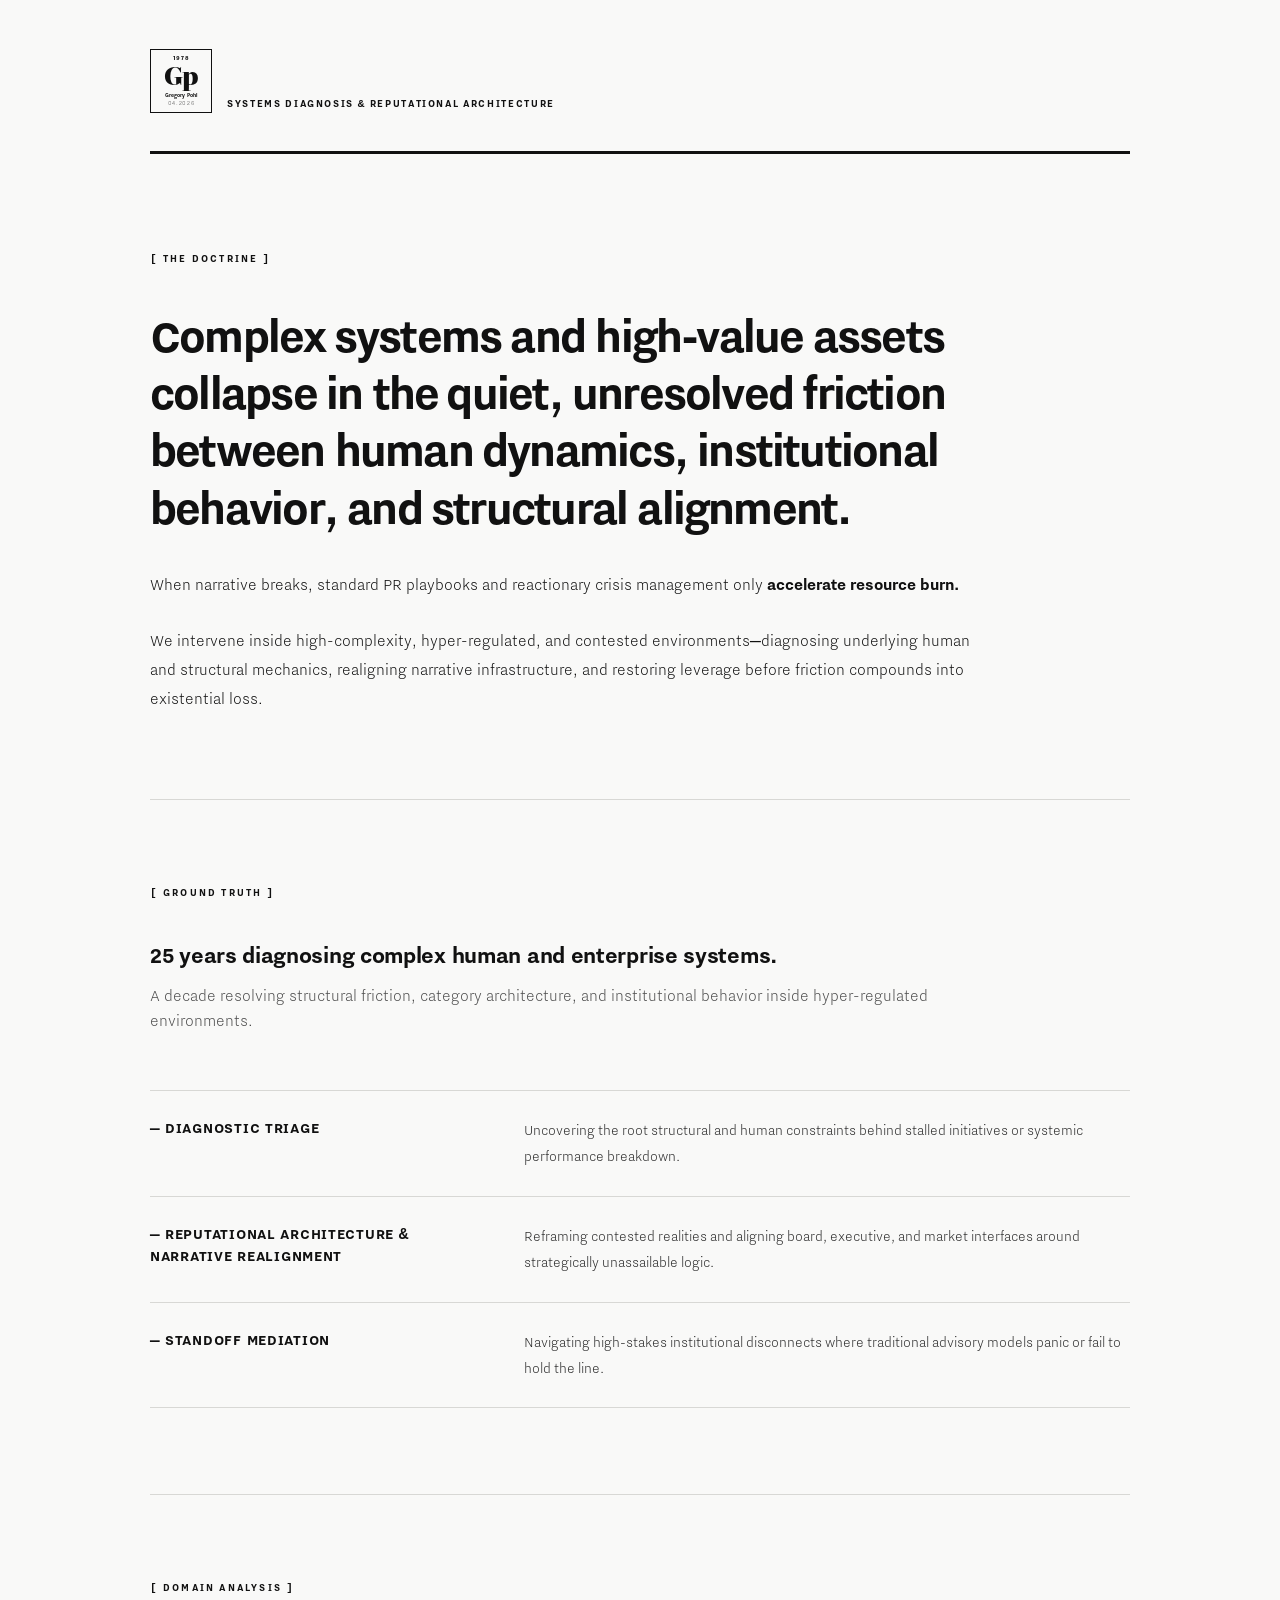
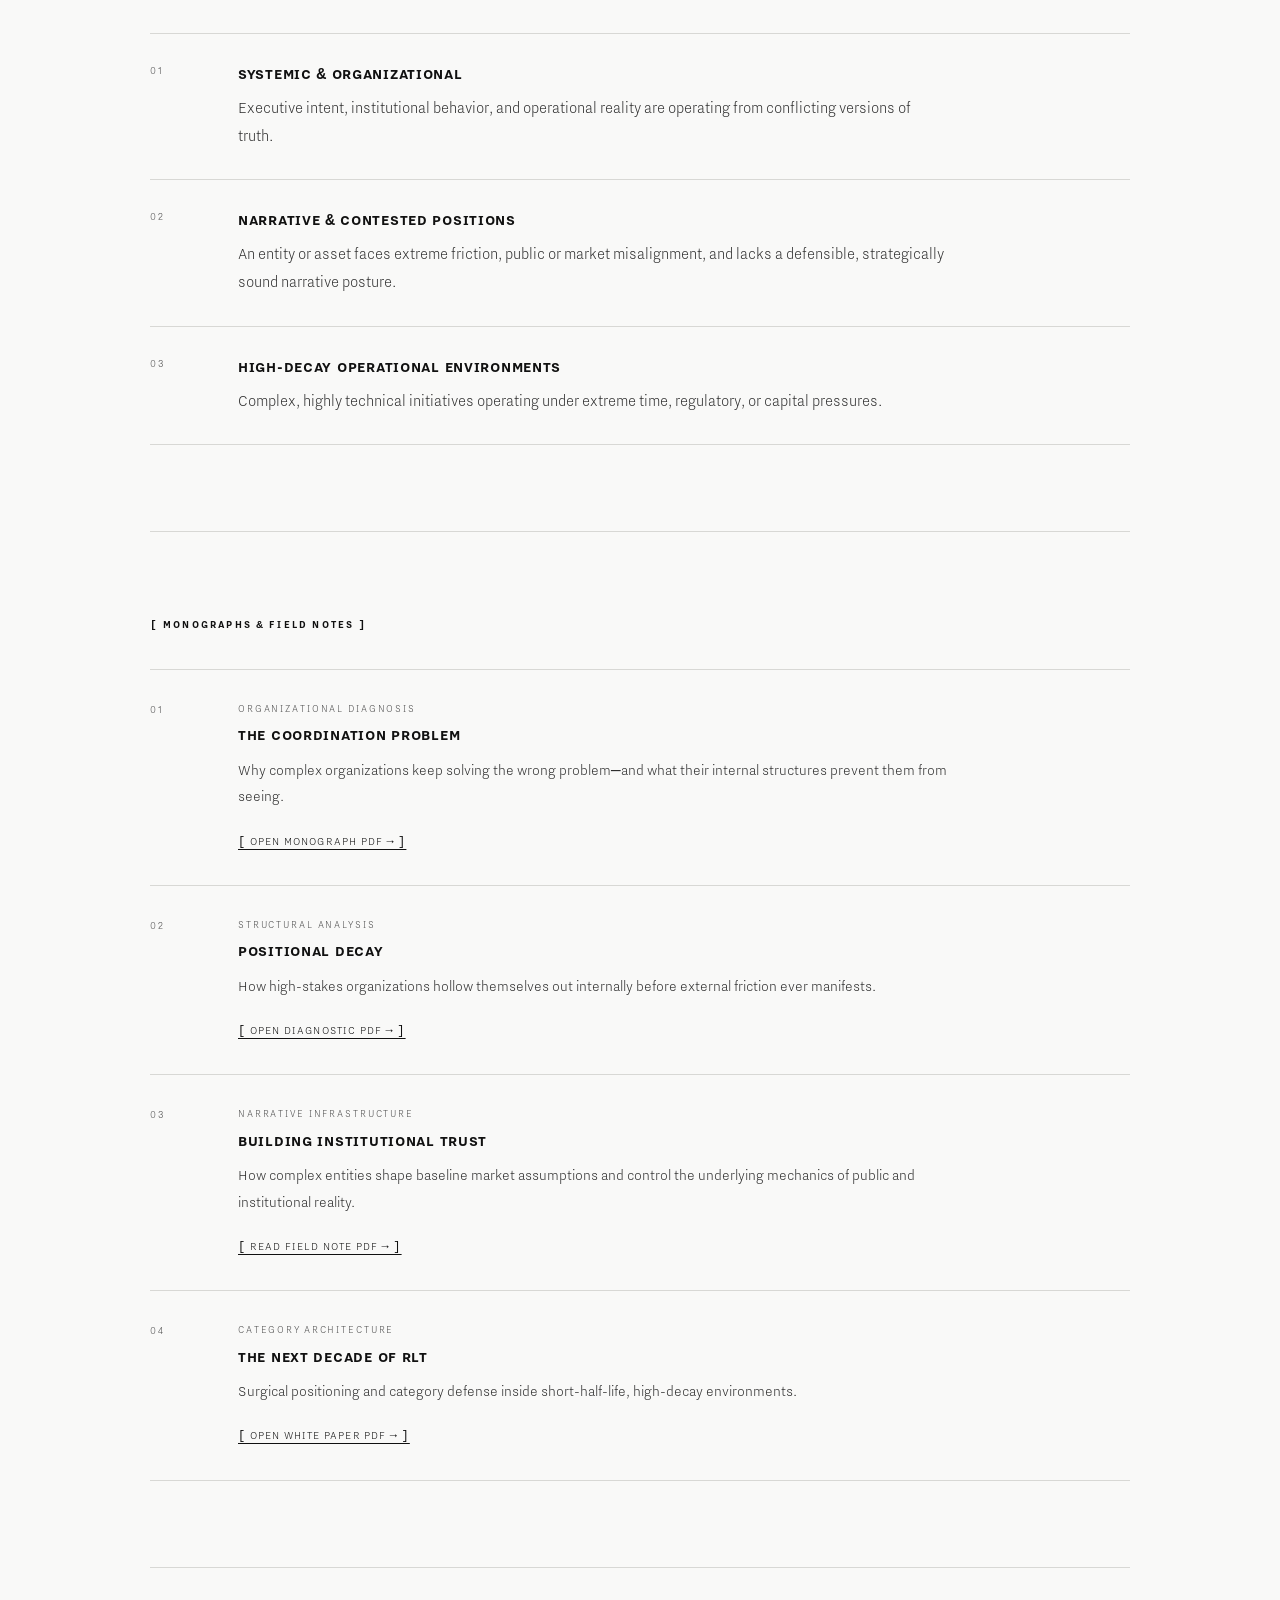
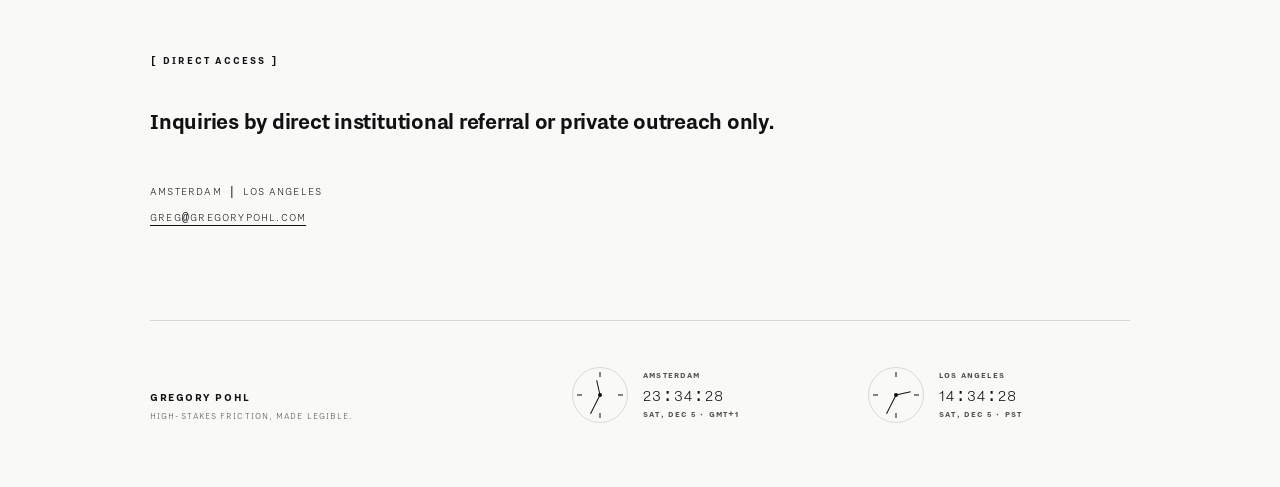
==== index.html @ ba647c6e "Update index.html" ====
<!doctype html>
<html lang="en">
<head>
  <meta charset="utf-8">
  <meta name="viewport" content="width=device-width, initial-scale=1">
  <meta name="description" content="Gregory Pohl — Systems Diagnosis & Reputational Architecture">
  <title>Gregory Pohl — Systems Diagnosis & Reputational Architecture</title>
  <link rel="stylesheet" href="style.css">
  <script src="script.js" defer></script>
</head>
<body>
  <a class="skip-link" href="#main">Skip to content</a>

  <header class="site-header shell">
    <a class="identity" href="#top" aria-label="Gregory Pohl, home">
      <span class="element-mark" aria-hidden="true">
        <span class="element-year">1978</span>
        <strong class="element-symbol">Gp</strong>
        <span class="element-name">Gregory Pohl</span>
        <span class="element-date">04.2026</span>
      </span>
      <span class="identity-discipline">Systems Diagnosis &amp; Reputational Architecture</span>
    </a>
  </header>

  <main id="main">
    <section class="hero shell ruled" id="top" aria-labelledby="doctrine-title">
      <p class="section-label" id="doctrine-title">[ The Doctrine ]</p>
      <div class="doctrine-copy">
        <p class="doctrine-lead">Complex systems and high-value assets collapse in the quiet, unresolved friction between human dynamics, institutional behavior, and structural alignment.</p>
        <p>When narrative breaks, standard PR playbooks and reactionary crisis management only <strong>accelerate resource burn.</strong></p>
        <p>We intervene inside high-complexity, hyper-regulated, and contested environments—diagnosing underlying human and structural mechanics, realigning narrative infrastructure, and restoring leverage before friction compounds into existential loss.</p>
      </div>
    </section>

    <section class="ground-truth shell ruled" aria-labelledby="ground-title">
      <p class="section-label" id="ground-title">[ Ground Truth ]</p>
      <div class="proof-statement">
        <p>25 years diagnosing complex human and enterprise systems.</p>
        <p>A decade resolving structural friction, category architecture, and institutional behavior inside hyper-regulated environments.</p>
      </div>

      <div class="capability-list">
        <article>
          <h2>— Diagnostic Triage</h2>
          <p>Uncovering the root structural and human constraints behind stalled initiatives or systemic performance breakdown.</p>
        </article>
        <article>
          <h2>— Reputational Architecture &amp; Narrative Realignment</h2>
          <p>Reframing contested realities and aligning board, executive, and market interfaces around strategically unassailable logic.</p>
        </article>
        <article>
          <h2>— Standoff Mediation</h2>
          <p>Navigating high-stakes institutional disconnects where traditional advisory models panic or fail to hold the line.</p>
        </article>
      </div>
    </section>

    <section class="domain shell ruled" aria-labelledby="domain-title">
      <p class="section-label" id="domain-title">[ Domain Analysis ]</p>
      <div class="domain-list">
        <article>
          <span class="index">01</span>
          <div>
            <h2>Systemic &amp; Organizational</h2>
            <p>Executive intent, institutional behavior, and operational reality are operating from conflicting versions of truth.</p>
          </div>
        </article>
        <article>
          <span class="index">02</span>
          <div>
            <h2>Narrative &amp; Contested Positions</h2>
            <p>An entity or asset faces extreme friction, public or market misalignment, and lacks a defensible, strategically sound narrative posture.</p>
          </div>
        </article>
        <article>
          <span class="index">03</span>
          <div>
            <h2>High-Decay Operational Environments</h2>
            <p>Complex, highly technical initiatives operating under extreme time, regulatory, or capital pressures.</p>
          </div>
        </article>
      </div>
    </section>

    <section class="publications shell ruled" aria-labelledby="publications-title">
      <p class="section-label" id="publications-title">[ Monographs &amp; Field Notes ]</p>
      <div class="publication-list">
        <article class="publication">
          <span class="index">01</span>
          <div class="publication-copy">
            <p class="publication-type">Organizational Diagnosis</p>
            <h2>The Coordination Problem</h2>
            <p>Why complex organizations keep solving the wrong problem—and what their internal structures prevent them from seeing.</p>
            <a href="assets/perspectives/the-coordination-problem.pdf" target="_blank" rel="noopener">[ Open Monograph PDF → ]</a>
          </div>
        </article>

        <article class="publication">
          <span class="index">02</span>
          <div class="publication-copy">
            <p class="publication-type">Structural Analysis</p>
            <h2>Positional Decay</h2>
            <p>How high-stakes organizations hollow themselves out internally before external friction ever manifests.</p>
            <a href="assets/perspectives/positional-decay.pdf" target="_blank" rel="noopener">[ Open Diagnostic PDF → ]</a>
          </div>
        </article>

        <article class="publication">
          <span class="index">03</span>
          <div class="publication-copy">
            <p class="publication-type">Narrative Infrastructure</p>
            <h2>Building Institutional Trust</h2>
            <p>How complex entities shape baseline market assumptions and control the underlying mechanics of public and institutional reality.</p>
            <a href="assets/perspectives/narrative-infrastructure.pdf" target="_blank" rel="noopener">[ Read Field Note PDF → ]</a>
          </div>
        </article>

        <article class="publication">
          <span class="index">04</span>
          <div class="publication-copy">
            <p class="publication-type">Category Architecture</p>
            <h2>The Next Decade of RLT</h2>
            <p>Surgical positioning and category defense inside short-half-life, high-decay environments.</p>
            <a href="assets/perspectives/second-wave-should-go-narrow.pdf" target="_blank" rel="noopener">[ Open White Paper PDF → ]</a>
          </div>
        </article>
      </div>
    </section>

    <section class="access shell ruled" aria-labelledby="access-title">
      <p class="section-label" id="access-title">[ Direct Access ]</p>
      <p class="access-condition">Inquiries by direct institutional referral or private outreach only.</p>
      <div class="access-details">
        <p>Amsterdam&nbsp;&nbsp;|&nbsp;&nbsp;Los Angeles</p>
        <a href="mailto:greg@gregorypohl.com">greg@gregorypohl.com</a>
      </div>
    </section>
  </main>

  <footer class="site-footer shell ruled">
    <div class="footer-identity">
      <strong>Gregory Pohl</strong>
      <span>High-Stakes Friction, Made Legible.</span>
    </div>
    <div class="clocks" aria-label="Local times in Amsterdam and Los Angeles">
      <div class="clock-block">
        <div class="analog-clock" data-zone="Europe/Amsterdam" aria-hidden="true">
          <span class="clock-tick tick-12"></span><span class="clock-tick tick-3"></span><span class="clock-tick tick-6"></span><span class="clock-tick tick-9"></span>
          <span class="clock-hand hour"></span><span class="clock-hand minute"></span><span class="clock-pin"></span>
        </div>
        <div class="clock-read">
          <p>Amsterdam</p>
          <time id="amsClock">--:--:--</time>
          <span><span id="amsDate">—</span> · <span id="amsZone">—</span></span>
        </div>
      </div>
      <div class="clock-block">
        <div class="analog-clock" data-zone="America/Los_Angeles" aria-hidden="true">
          <span class="clock-tick tick-12"></span><span class="clock-tick tick-3"></span><span class="clock-tick tick-6"></span><span class="clock-tick tick-9"></span>
          <span class="clock-hand hour"></span><span class="clock-hand minute"></span><span class="clock-pin"></span>
        </div>
        <div class="clock-read">
          <p>Los Angeles</p>
          <time id="laClock">--:--:--</time>
          <span><span id="laDate">—</span> · <span id="laZone">—</span></span>
        </div>
      </div>
    </div>
  </footer>
</body>
</html>
---- style.css ----
@font-face{font-family:Nitti;src:url('assets/fonts/NittiGrotesk-Light.otf') format('opentype');font-weight:300;font-display:swap}
@font-face{font-family:Nitti;src:url('assets/fonts/NittiGrotesk-Bold.otf') format('opentype');font-weight:700;font-display:swap}
@font-face{font-family:Quinn;src:url('assets/fonts/QuinnDisplay-Black.otf') format('opentype');font-weight:900;font-display:swap}

:root{--canvas:#f9f9f8;--ink:#111;--muted:#4d4d4d;--rule:#d8d8d5;--shell:980px}
*{box-sizing:border-box}
html{background:var(--canvas);scroll-behavior:smooth}
body{margin:0;background:var(--canvas);color:var(--ink);font:300 16px/1.65 Nitti,"Courier New",monospace;-webkit-font-smoothing:antialiased}
a{color:inherit}
.shell{width:min(calc(100% - 48px),var(--shell));margin-inline:auto}
.skip-link{position:absolute;top:-60px;left:18px;padding:9px 12px;background:var(--ink);color:var(--canvas);z-index:10}
.skip-link:focus{top:18px}
.site-header{padding-block:42px 38px}
.identity{display:inline-flex;align-items:flex-end;gap:15px;color:inherit;text-decoration:none;text-transform:uppercase}
.element-mark{display:grid;width:62px;height:64px;flex:0 0 62px;grid-template-rows:8px 28px 9px 8px;align-content:center;place-items:center;border:1px solid var(--ink);line-height:1;text-transform:none}
.element-year{font-size:7px;font-weight:700;letter-spacing:.08em}
.element-symbol{font:900 27px/.92 Quinn,Georgia,serif;letter-spacing:-.035em}
.element-name{font-size:6px;font-weight:700;letter-spacing:.025em;white-space:nowrap}
.element-date{color:var(--muted);font-size:6.5px;font-weight:300;letter-spacing:.1em}
.identity-discipline{max-width:390px;margin-bottom:0;color:var(--ink);font-size:11px;font-weight:700;line-height:1.35;letter-spacing:.15em;transform:translateY(-1px)}
.ruled{border-top:1px solid var(--rule);padding-block:86px}
.hero{position:relative;border-top:3px solid var(--ink);padding-top:98px}
.section-label{margin:0;color:var(--ink);font-size:11px;font-weight:700;line-height:1.2;letter-spacing:.2em;text-transform:uppercase}
.doctrine-copy{max-width:870px;margin-top:42px}
.doctrine-copy p{max-width:820px;margin:0 0 27px;font-size:18px;line-height:1.62}
.doctrine-copy .doctrine-lead{max-width:900px;margin-bottom:34px;font-size:clamp(34px,4.5vw,51px);font-weight:700;line-height:1.12;letter-spacing:-.035em}
.doctrine-copy .doctrine-thesis{max-width:850px;margin-bottom:35px;font-size:27px;line-height:1.42;letter-spacing:-.016em}
.doctrine-copy strong{font-weight:700}
.doctrine-copy p:last-child{margin-bottom:0}
.proof-statement{max-width:830px;margin-top:39px}
.proof-statement p{margin:0 0 9px;font-size:25px;font-weight:700;line-height:1.42;letter-spacing:-.012em}
.proof-statement p:last-child{color:var(--muted);font-size:18px;font-weight:300;letter-spacing:0}
.capability-list{margin-top:56px}
.capability-list article{display:grid;grid-template-columns:330px 1fr;gap:44px;padding:26px 0;border-top:1px solid var(--rule)}
.capability-list article:last-child{border-bottom:1px solid var(--rule)}
.capability-list h2,.domain-list h2,.publication h2{margin:0;font-size:16px;font-weight:700;line-height:1.4;letter-spacing:.045em;text-transform:uppercase}
.capability-list p,.domain-list p{margin:0;color:#292929}
.domain-list{margin-top:38px;border-bottom:1px solid var(--rule)}
.domain-list article{display:grid;grid-template-columns:64px 1fr;gap:24px;padding:29px 0;border-top:1px solid var(--rule)}
.index{color:var(--muted);font-size:11px;line-height:1.45;letter-spacing:.14em}
.domain-list p{max-width:710px;margin-top:9px;font-size:17px}
.publication-list{margin-top:38px;border-bottom:1px solid var(--rule)}
.publication{display:grid;grid-template-columns:64px 1fr;gap:24px;padding:32px 0;border-top:1px solid var(--rule)}
.publication-type{margin:0 0 8px;color:var(--muted);font-size:11px;font-weight:300;line-height:1.3;letter-spacing:.17em;text-transform:uppercase}
.publication-copy>p:not(.publication-type){max-width:710px;margin:10px 0 17px;color:#292929;font-size:16px}
.publication a{display:inline-block;padding:2px 0;font-size:12px;font-weight:300;line-height:1.4;letter-spacing:.1em;text-underline-offset:4px;text-transform:uppercase}
.publication a:hover,.publication a:focus-visible,.access-details a:hover,.access-details a:focus-visible{background:var(--ink);color:var(--canvas);outline:none;text-decoration:none}
.access-condition{max-width:760px;margin:38px 0 43px;font-size:24px;font-weight:700;line-height:1.4;letter-spacing:-.01em}
.access-details p,.access-details a{display:block;margin:0 0 8px;font-size:12px;line-height:1.5;letter-spacing:.1em;text-transform:uppercase}
.access-details a{width:max-content;text-underline-offset:4px}
.site-footer{display:grid;grid-template-columns:.8fr 1.2fr;gap:50px;align-items:end;padding-block:46px 64px}
.footer-identity{display:flex;flex-direction:column;text-transform:uppercase}
.footer-identity strong{font-size:12px;line-height:1.4;letter-spacing:.13em}
.footer-identity span{margin-top:3px;color:var(--muted);font-size:10px;line-height:1.4;letter-spacing:.11em}
.clocks{display:grid;grid-template-columns:1fr 1fr;gap:34px}
.clock-block{display:grid;grid-template-columns:58px 1fr;gap:13px;align-items:center}
.clock-read p,.clock-read>span{display:block;margin:0;color:var(--muted);font-size:9px;font-weight:700;line-height:1.35;letter-spacing:.13em;text-transform:uppercase}
.clock-read time{display:block;margin:3px 0 2px;font-size:18px;line-height:1.25;letter-spacing:.06em;font-variant-numeric:tabular-nums}
.analog-clock{position:relative;width:56px;height:56px;border:1px solid var(--rule);border-radius:50%}
.clock-tick{position:absolute;background:var(--ink)}
.tick-12,.tick-6{left:50%;width:1px;height:5px;transform:translateX(-50%)}
.tick-12{top:4px}.tick-6{bottom:4px}
.tick-3,.tick-9{top:50%;width:5px;height:1px;transform:translateY(-50%)}
.tick-3{right:4px}.tick-9{left:4px}
.clock-hand{position:absolute;left:50%;bottom:50%;width:1px;background:var(--ink);transform-origin:50% 100%}
.clock-hand.hour{height:15px}.clock-hand.minute{height:21px}
.clock-pin{position:absolute;left:50%;top:50%;width:4px;height:4px;border-radius:50%;background:var(--ink);transform:translate(-50%,-50%)}

@media(max-width:700px){
  body{font-size:15px}
  .shell{width:calc(100% - 48px)}
  .site-header{padding-block:30px 27px}
  .identity{gap:12px}
  .element-mark{width:58px;height:62px;flex-basis:58px;grid-template-rows:8px 27px 9px 8px}
  .identity-discipline{max-width:205px;font-size:9px;letter-spacing:.13em}
  .ruled{padding-block:64px}
  .hero{padding-top:72px}
  .doctrine-copy{margin-top:36px}
  .doctrine-copy p{font-size:16px;line-height:1.6}
  .doctrine-copy .doctrine-lead{font-size:38px}
  .doctrine-copy .doctrine-thesis{font-size:22px}
  .proof-statement p{font-size:21px}
  .proof-statement p:last-child{font-size:16px}
  .capability-list{margin-top:52px}
  .capability-list article{grid-template-columns:1fr;gap:12px;padding:27px 0}
  .domain-list article,.publication{grid-template-columns:38px 1fr;gap:14px;padding:29px 0}
  .access-condition{font-size:16px}
  .site-footer{grid-template-columns:1fr;gap:34px}
  .clocks{gap:22px}
  .clock-block{grid-template-columns:46px 1fr;gap:10px}
  .analog-clock{width:44px;height:44px}
  .clock-hand.hour{height:12px}.clock-hand.minute{height:17px}
  .clock-read time{font-size:15px}
}

@media(prefers-reduced-motion:reduce){html{scroll-behavior:auto}}
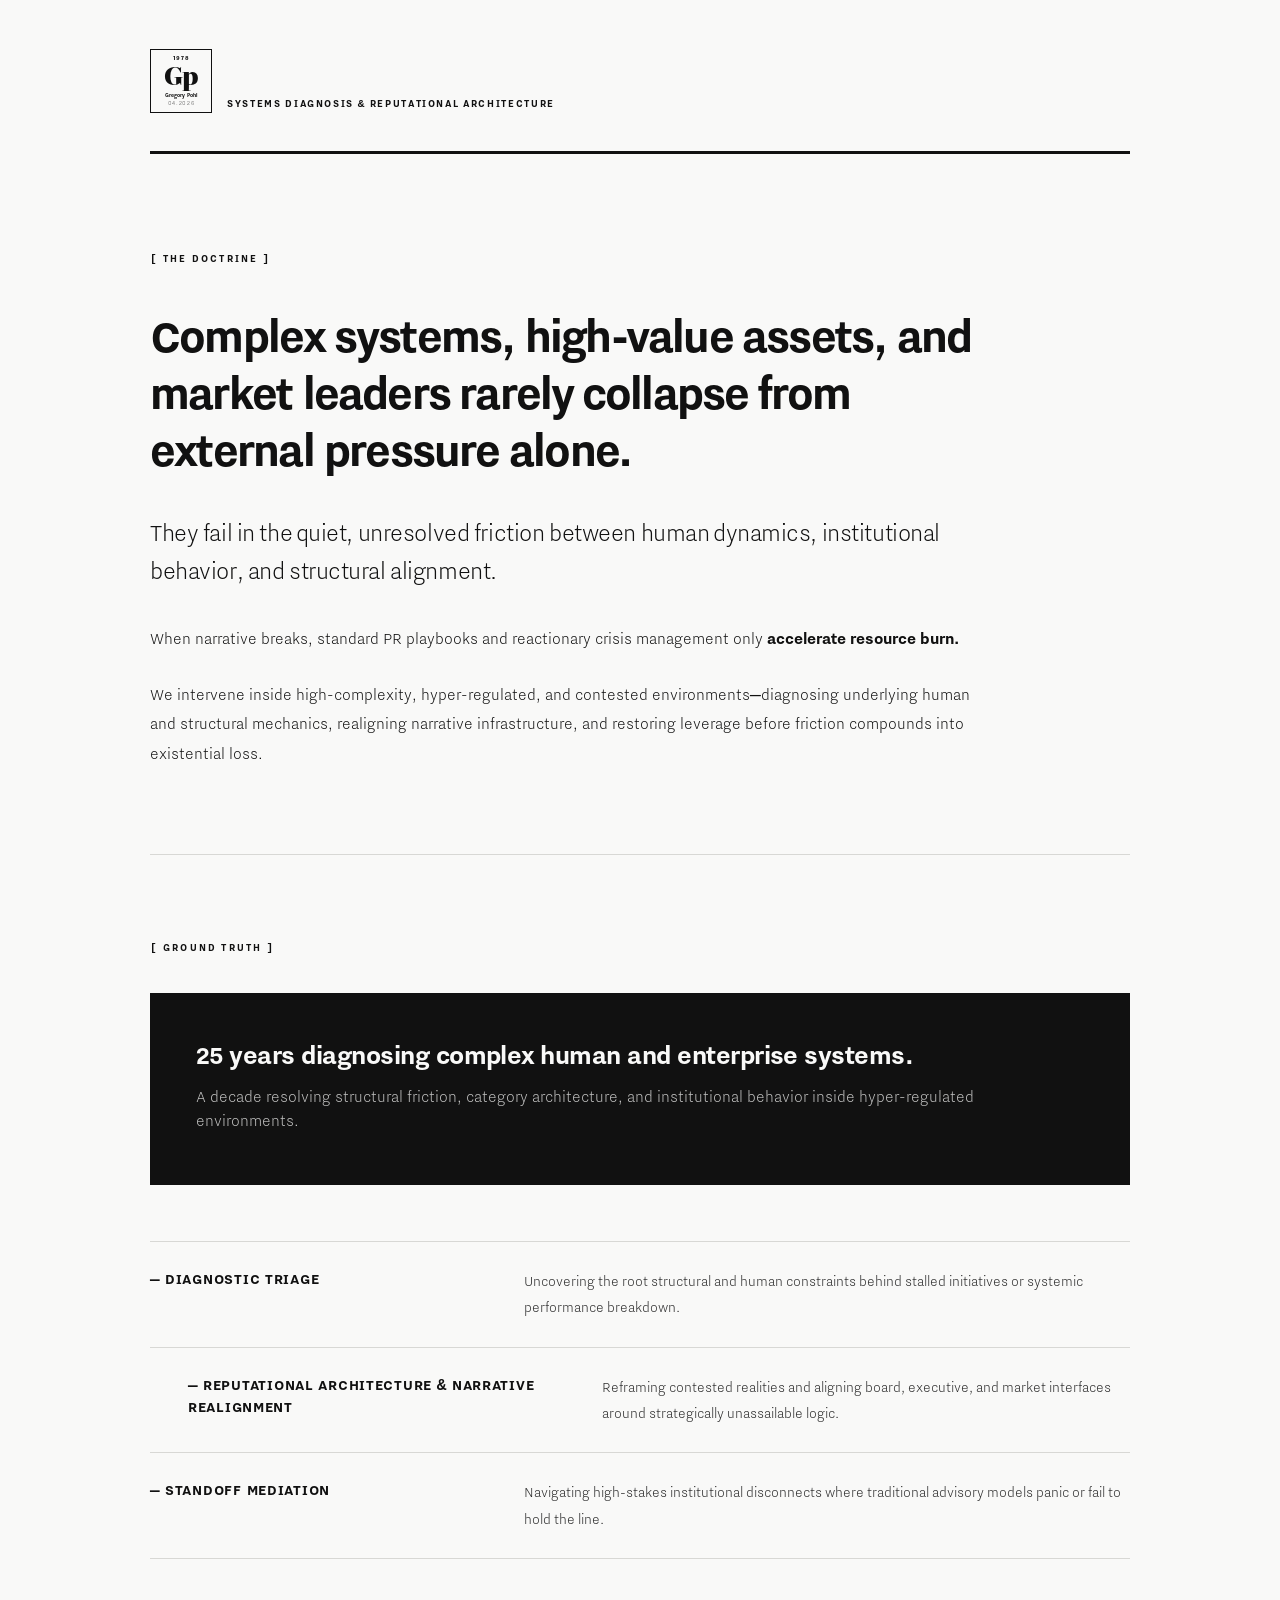
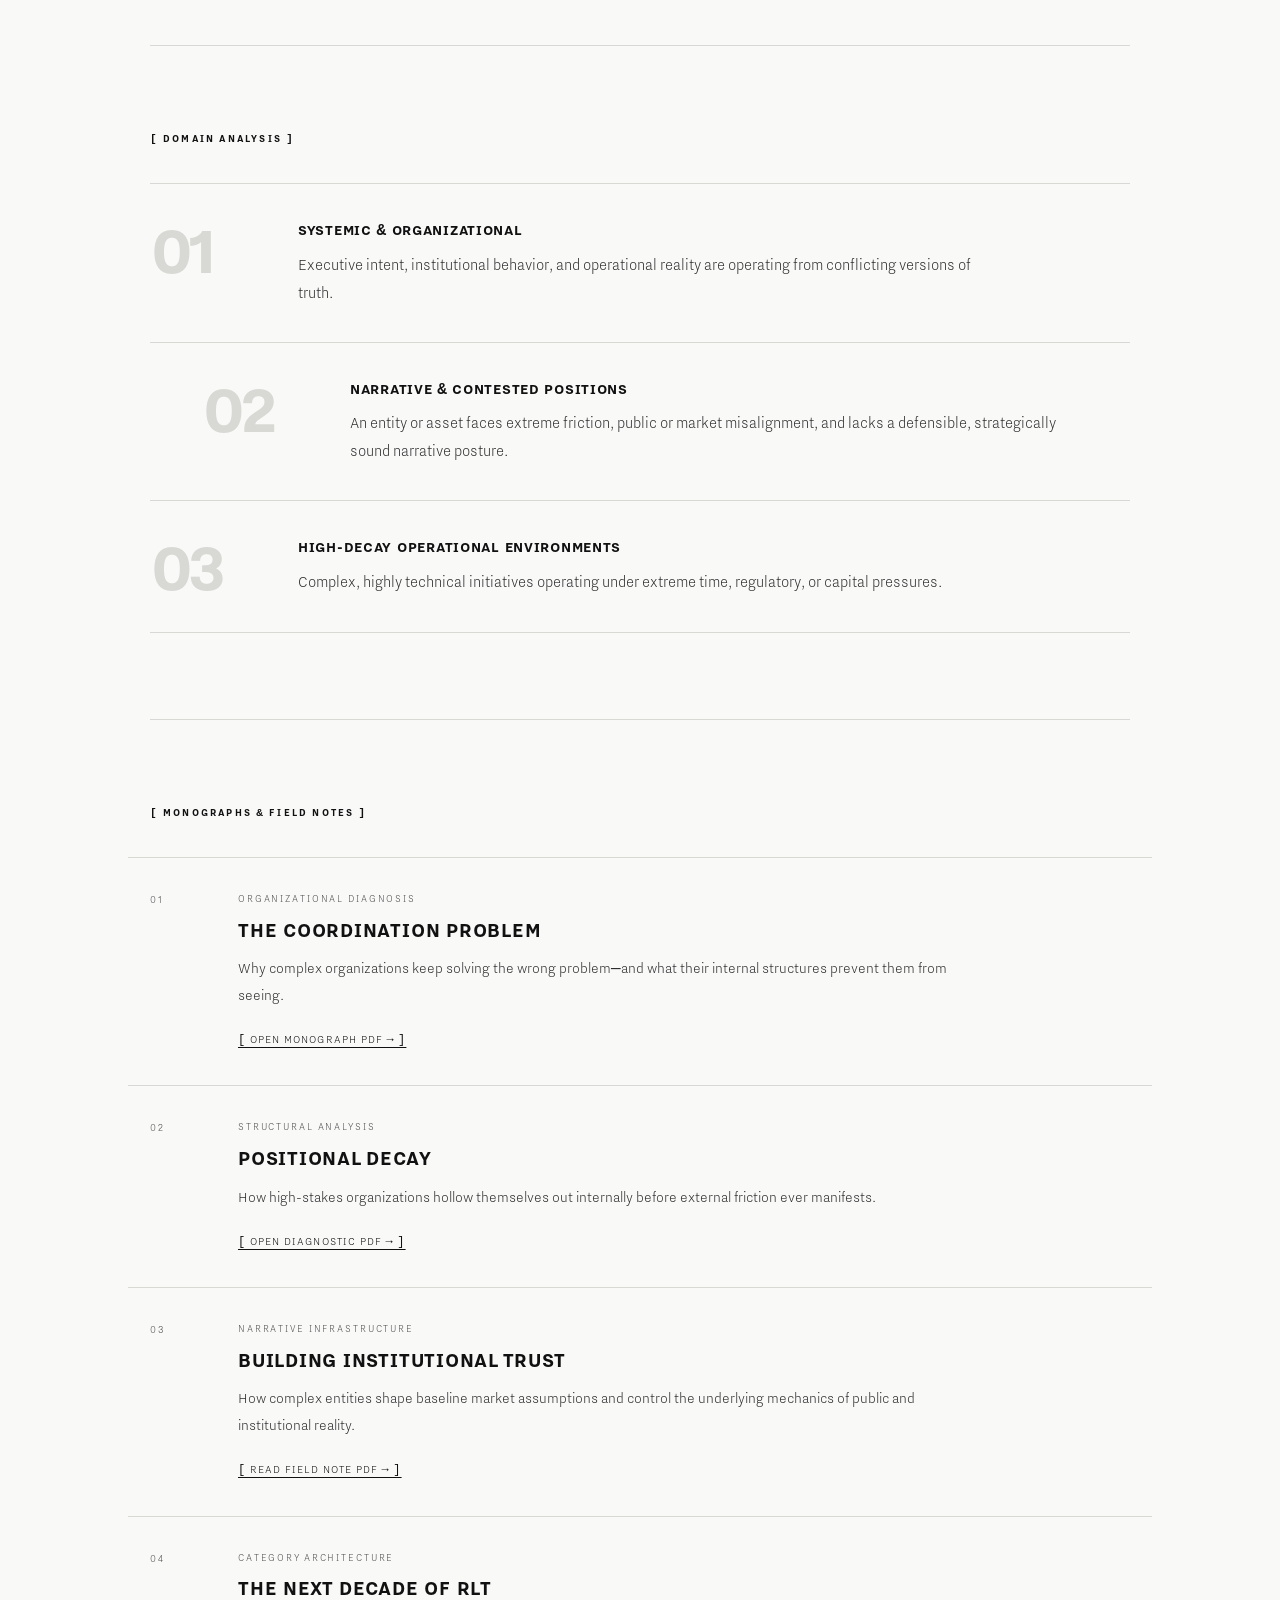
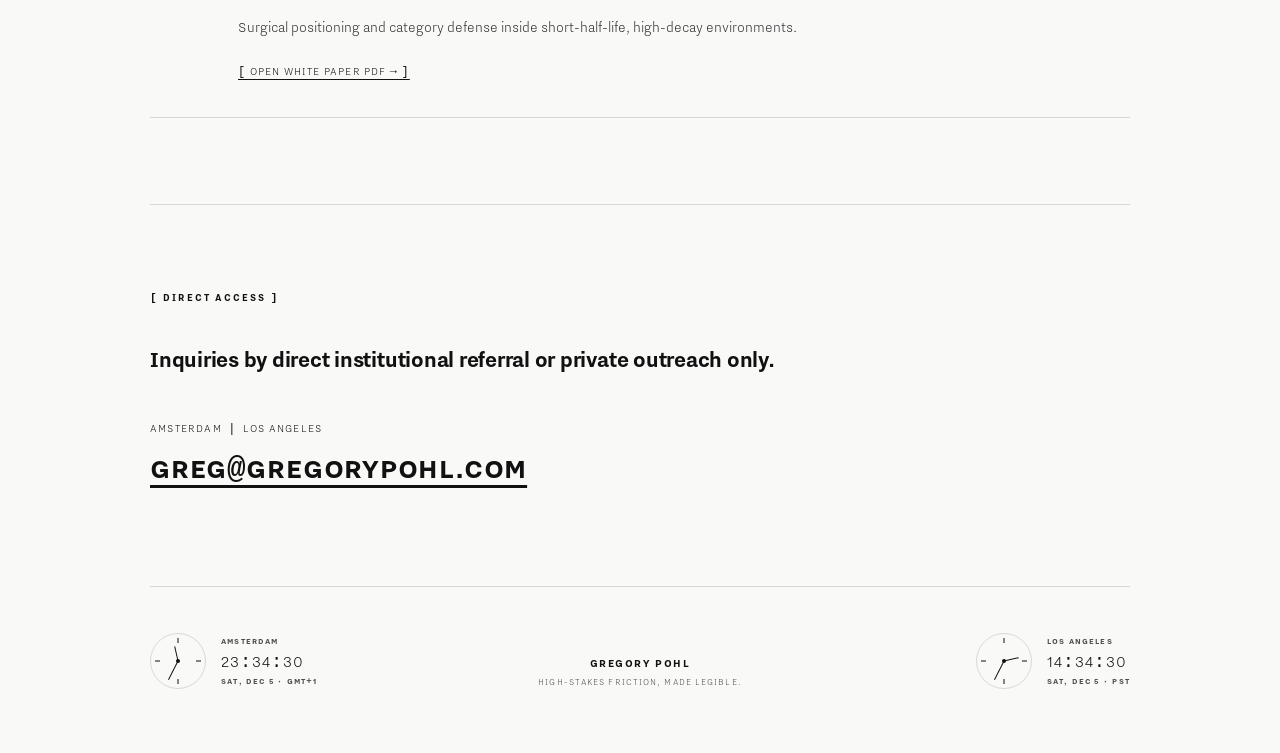
==== commit 7cacb90c: "Add files via upload Introduce architectural hierarchy" ====
--- a/index.html
+++ b/index.html
@@ -27,7 +27,8 @@
     <section class="hero shell ruled" id="top" aria-labelledby="doctrine-title">
       <p class="section-label" id="doctrine-title">[ The Doctrine ]</p>
       <div class="doctrine-copy">
-        <p class="doctrine-lead">Complex systems and high-value assets collapse in the quiet, unresolved friction between human dynamics, institutional behavior, and structural alignment.</p>
+        <p class="doctrine-lead">Complex systems, high-value assets, and market leaders rarely collapse from external pressure alone.</p>
+        <p class="doctrine-thesis">They fail in the quiet, unresolved friction between human dynamics, institutional behavior, and structural alignment.</p>
         <p>When narrative breaks, standard PR playbooks and reactionary crisis management only <strong>accelerate resource burn.</strong></p>
         <p>We intervene inside high-complexity, hyper-regulated, and contested environments—diagnosing underlying human and structural mechanics, realigning narrative infrastructure, and restoring leverage before friction compounds into existential loss.</p>
       </div>
--- a/style.css
+++ b/style.css
@@ -27,32 +27,42 @@
 .doctrine-copy .doctrine-thesis{max-width:850px;margin-bottom:35px;font-size:27px;line-height:1.42;letter-spacing:-.016em}
 .doctrine-copy strong{font-weight:700}
 .doctrine-copy p:last-child{margin-bottom:0}
-.proof-statement{max-width:830px;margin-top:39px}
-.proof-statement p{margin:0 0 9px;font-size:25px;font-weight:700;line-height:1.42;letter-spacing:-.012em}
-.proof-statement p:last-child{color:var(--muted);font-size:18px;font-weight:300;letter-spacing:0}
+.proof-statement{max-width:none;margin-top:39px;padding:42px 46px;background:var(--ink);color:var(--canvas)}
+.proof-statement p{max-width:820px;margin:0 0 10px;font-size:29px;font-weight:700;line-height:1.35;letter-spacing:-.018em}
+.proof-statement p:last-child{color:var(--canvas);font-size:18px;font-weight:300;letter-spacing:0;opacity:.76}
 .capability-list{margin-top:56px}
 .capability-list article{display:grid;grid-template-columns:330px 1fr;gap:44px;padding:26px 0;border-top:1px solid var(--rule)}
+.capability-list article:nth-child(2){grid-template-columns:370px 1fr;padding-left:38px}
 .capability-list article:last-child{border-bottom:1px solid var(--rule)}
 .capability-list h2,.domain-list h2,.publication h2{margin:0;font-size:16px;font-weight:700;line-height:1.4;letter-spacing:.045em;text-transform:uppercase}
 .capability-list p,.domain-list p{margin:0;color:#292929}
 .domain-list{margin-top:38px;border-bottom:1px solid var(--rule)}
-.domain-list article{display:grid;grid-template-columns:64px 1fr;gap:24px;padding:29px 0;border-top:1px solid var(--rule)}
+.domain-list article{display:grid;grid-template-columns:120px 1fr;gap:28px;align-items:start;padding:35px 0;border-top:1px solid var(--rule)}
+.domain-list article:nth-child(2){padding-left:52px}
 .index{color:var(--muted);font-size:11px;line-height:1.45;letter-spacing:.14em}
+.domain-list .index{color:var(--rule);font-size:76px;font-weight:700;line-height:.8;letter-spacing:-.06em}
 .domain-list p{max-width:710px;margin-top:9px;font-size:17px}
 .publication-list{margin-top:38px;border-bottom:1px solid var(--rule)}
-.publication{display:grid;grid-template-columns:64px 1fr;gap:24px;padding:32px 0;border-top:1px solid var(--rule)}
+.publication{display:grid;grid-template-columns:64px 1fr;gap:24px;margin-inline:-22px;padding:34px 22px;border-top:1px solid var(--rule);transition:none}
+.publication:hover,.publication:focus-within{background:var(--ink);color:var(--canvas)}
+.publication:hover>.index,.publication:hover .publication-type,.publication:hover .publication-copy>p:not(.publication-type),.publication:focus-within>.index,.publication:focus-within .publication-type,.publication:focus-within .publication-copy>p:not(.publication-type){color:var(--canvas);opacity:.78}
+.publication:hover a,.publication:focus-within a{color:var(--canvas)}
 .publication-type{margin:0 0 8px;color:var(--muted);font-size:11px;font-weight:300;line-height:1.3;letter-spacing:.17em;text-transform:uppercase}
 .publication-copy>p:not(.publication-type){max-width:710px;margin:10px 0 17px;color:#292929;font-size:16px}
+.publication h2{font-size:22px;letter-spacing:.035em}
 .publication a{display:inline-block;padding:2px 0;font-size:12px;font-weight:300;line-height:1.4;letter-spacing:.1em;text-underline-offset:4px;text-transform:uppercase}
 .publication a:hover,.publication a:focus-visible,.access-details a:hover,.access-details a:focus-visible{background:var(--ink);color:var(--canvas);outline:none;text-decoration:none}
 .access-condition{max-width:760px;margin:38px 0 43px;font-size:24px;font-weight:700;line-height:1.4;letter-spacing:-.01em}
 .access-details p,.access-details a{display:block;margin:0 0 8px;font-size:12px;line-height:1.5;letter-spacing:.1em;text-transform:uppercase}
-.access-details a{width:max-content;text-underline-offset:4px}
-.site-footer{display:grid;grid-template-columns:.8fr 1.2fr;gap:50px;align-items:end;padding-block:46px 64px}
+.access-details a{width:max-content;font-size:clamp(22px,3vw,31px);font-weight:700;letter-spacing:.025em;text-underline-offset:7px}
+.site-footer{display:grid;grid-template-columns:1fr auto 1fr;gap:42px;align-items:end;padding-block:46px 64px}
 .footer-identity{display:flex;flex-direction:column;text-transform:uppercase}
 .footer-identity strong{font-size:12px;line-height:1.4;letter-spacing:.13em}
 .footer-identity span{margin-top:3px;color:var(--muted);font-size:10px;line-height:1.4;letter-spacing:.11em}
-.clocks{display:grid;grid-template-columns:1fr 1fr;gap:34px}
+.clocks{display:contents}
+.clock-block:first-child{grid-column:1;grid-row:1}
+.footer-identity{grid-column:2;grid-row:1;text-align:center}
+.clock-block:last-child{grid-column:3;grid-row:1;justify-self:end}
 .clock-block{display:grid;grid-template-columns:58px 1fr;gap:13px;align-items:center}
 .clock-read p,.clock-read>span{display:block;margin:0;color:var(--muted);font-size:9px;font-weight:700;line-height:1.35;letter-spacing:.13em;text-transform:uppercase}
 .clock-read time{display:block;margin:3px 0 2px;font-size:18px;line-height:1.25;letter-spacing:.06em;font-variant-numeric:tabular-nums}
@@ -81,12 +91,18 @@
   .doctrine-copy .doctrine-thesis{font-size:22px}
   .proof-statement p{font-size:21px}
   .proof-statement p:last-child{font-size:16px}
+  .proof-statement{margin-inline:-24px;padding:34px 24px}
   .capability-list{margin-top:52px}
-  .capability-list article{grid-template-columns:1fr;gap:12px;padding:27px 0}
-  .domain-list article,.publication{grid-template-columns:38px 1fr;gap:14px;padding:29px 0}
+  .capability-list article,.capability-list article:nth-child(2){grid-template-columns:1fr;gap:12px;padding:27px 0}
+  .domain-list article,.domain-list article:nth-child(2){grid-template-columns:58px 1fr;gap:14px;padding:29px 0}
+  .domain-list .index{font-size:46px}
+  .publication{grid-template-columns:38px 1fr;gap:14px;margin-inline:-12px;padding:29px 12px}
+  .publication h2{font-size:18px}
   .access-condition{font-size:16px}
-  .site-footer{grid-template-columns:1fr;gap:34px}
-  .clocks{gap:22px}
+  .site-footer{grid-template-columns:1fr 1fr;gap:30px}
+  .footer-identity{grid-column:1/-1;grid-row:1;text-align:left}
+  .clock-block:first-child{grid-column:1;grid-row:2}
+  .clock-block:last-child{grid-column:2;grid-row:2;justify-self:end}
   .clock-block{grid-template-columns:46px 1fr;gap:10px}
   .analog-clock{width:44px;height:44px}
   .clock-hand.hour{height:12px}.clock-hand.minute{height:17px}
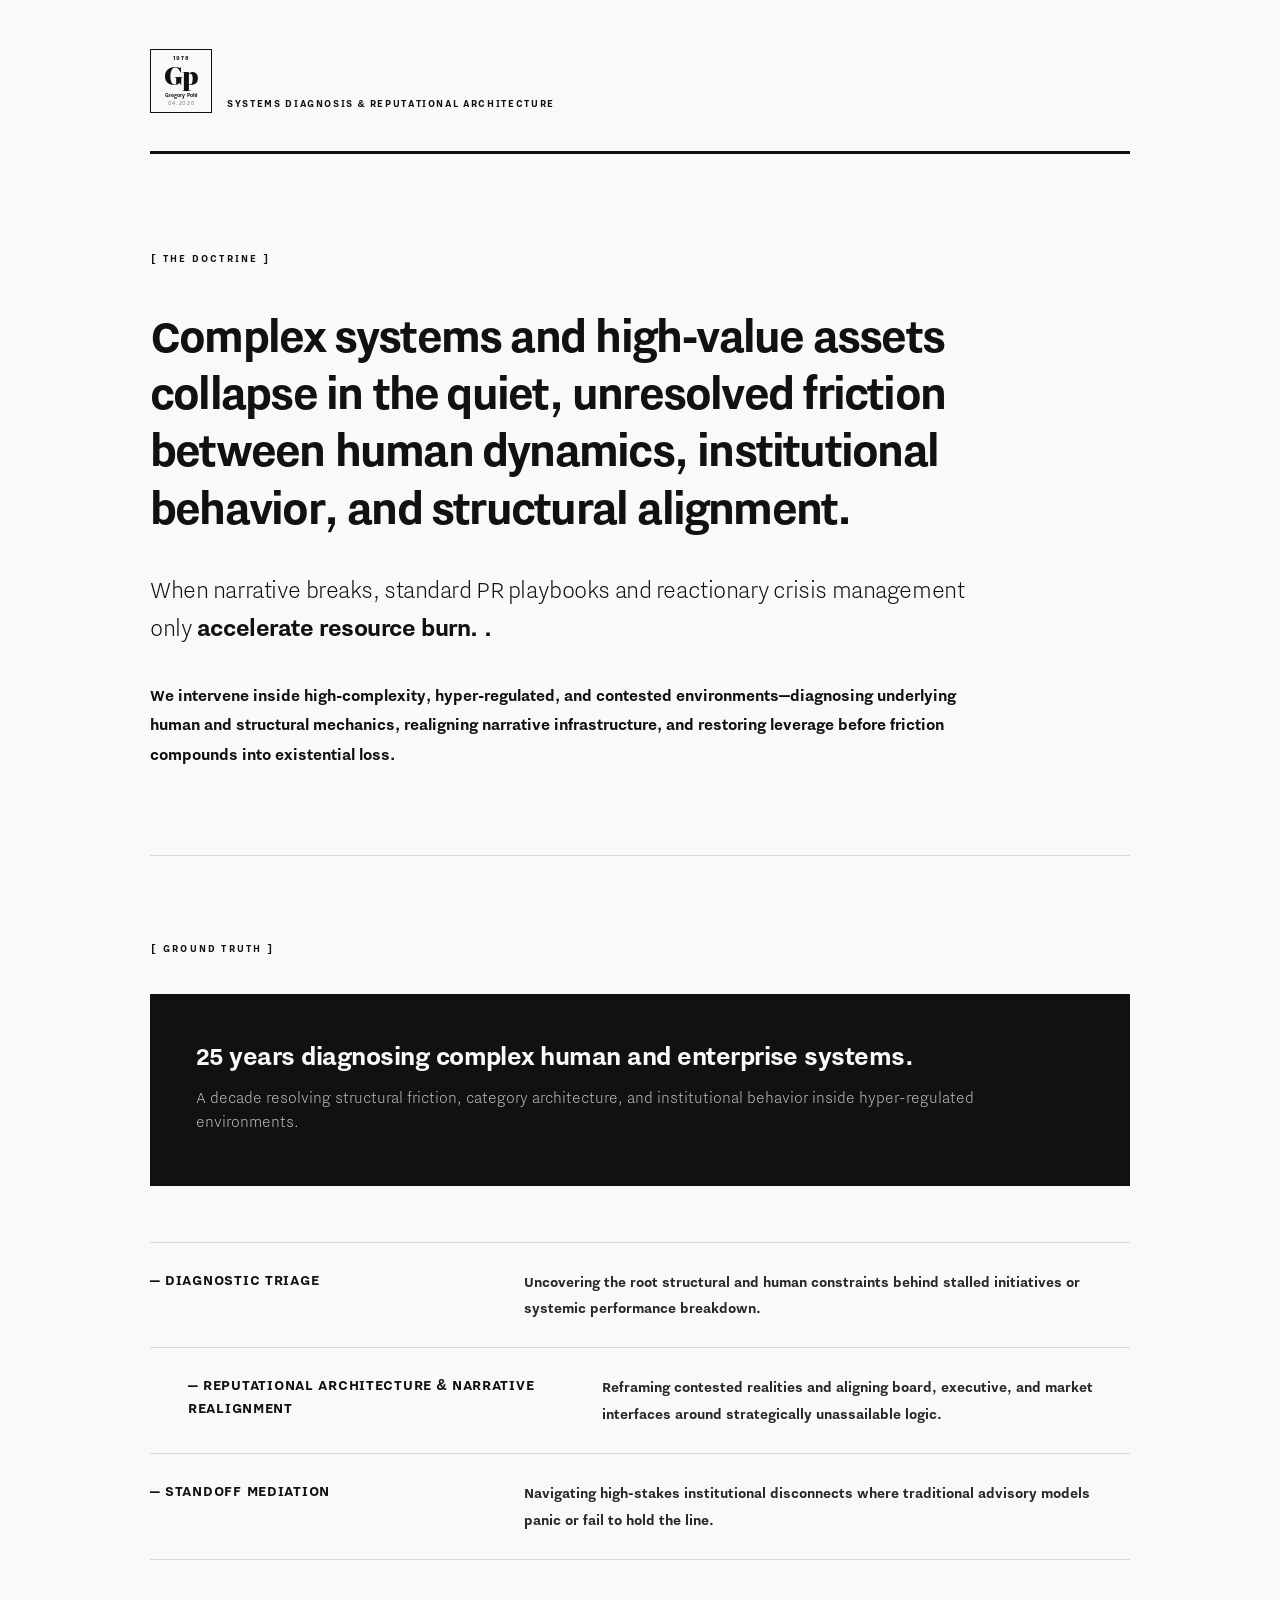
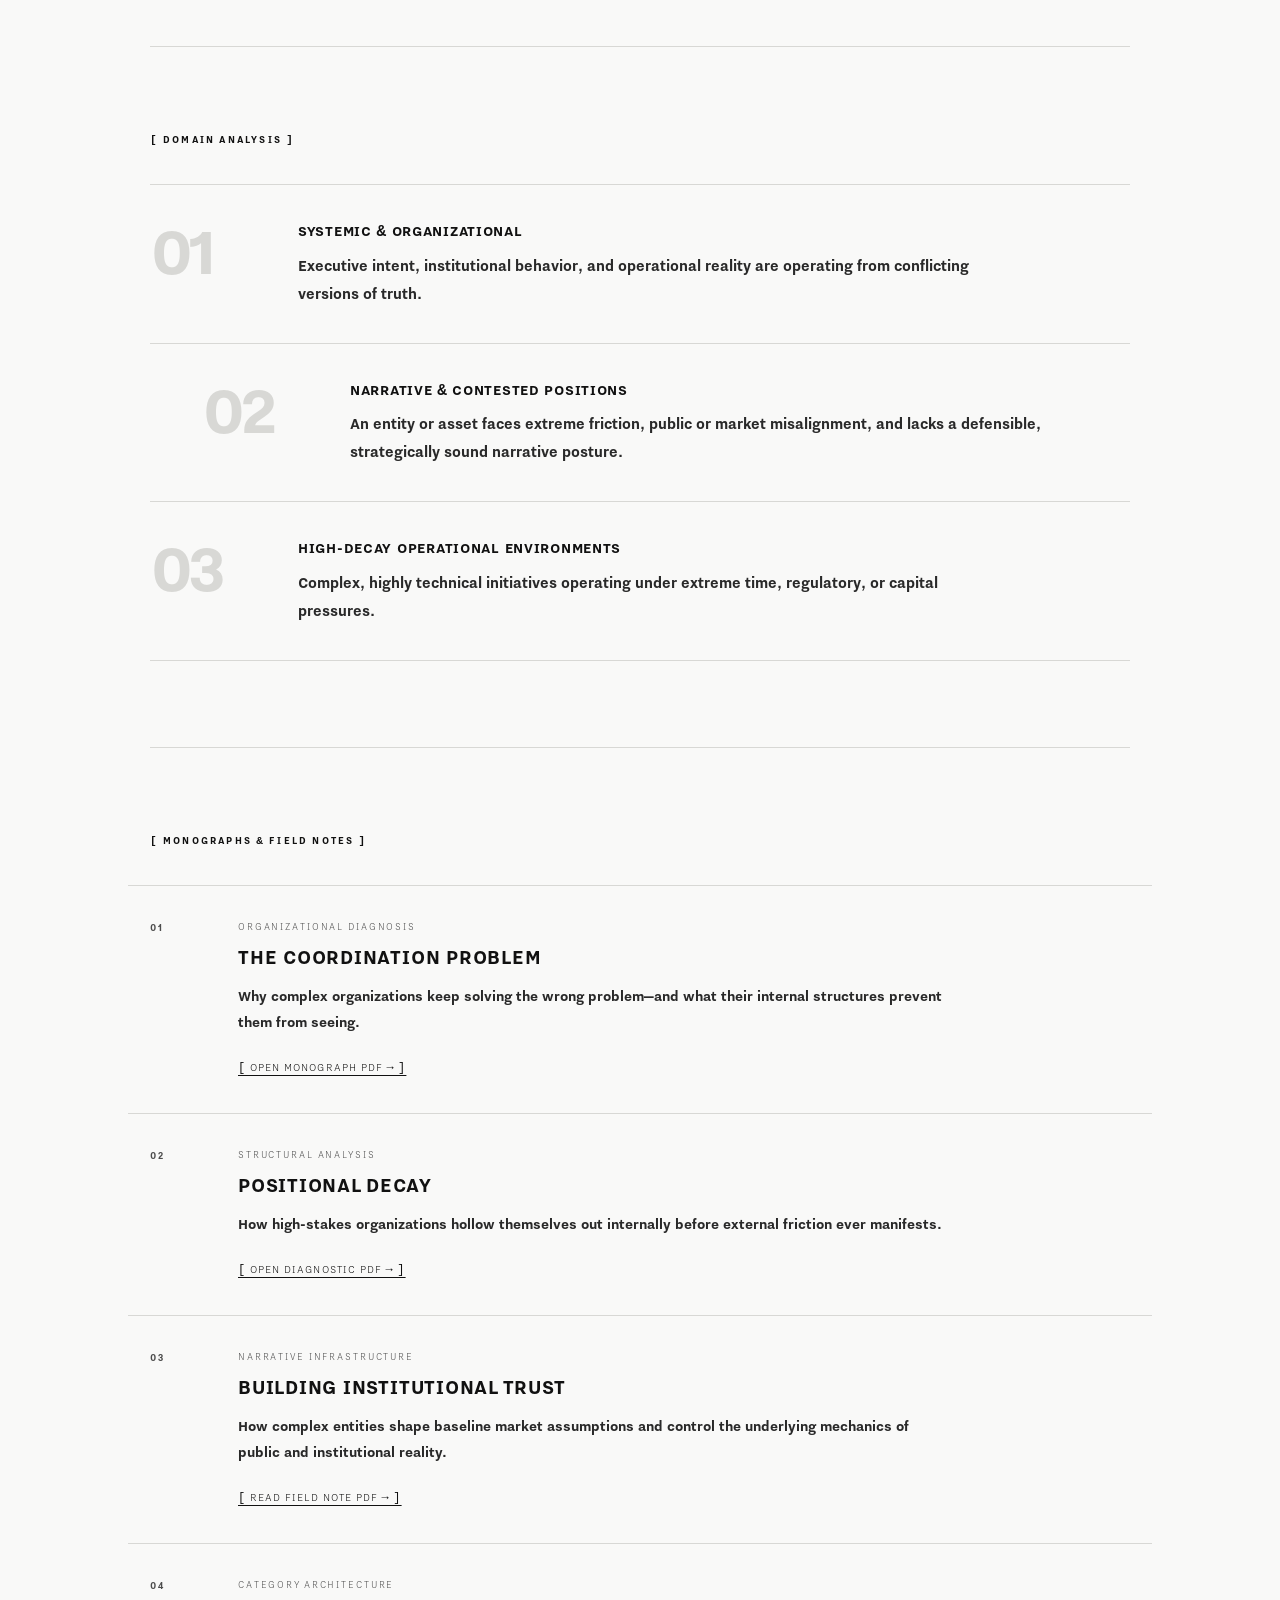
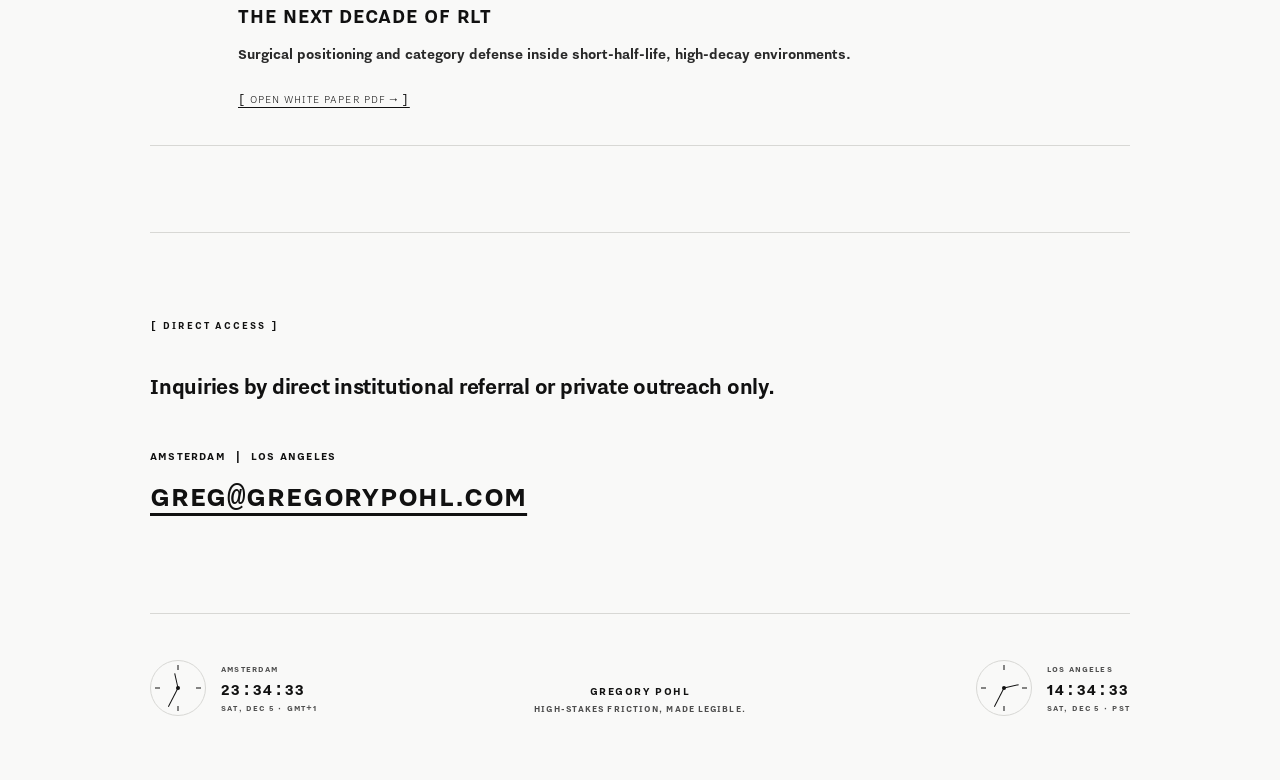
==== commit ec0dd0db: "Update index.html" ====
--- a/index.html
+++ b/index.html
@@ -27,9 +27,8 @@
     <section class="hero shell ruled" id="top" aria-labelledby="doctrine-title">
       <p class="section-label" id="doctrine-title">[ The Doctrine ]</p>
       <div class="doctrine-copy">
-        <p class="doctrine-lead">Complex systems, high-value assets, and market leaders rarely collapse from external pressure alone.</p>
-        <p class="doctrine-thesis">They fail in the quiet, unresolved friction between human dynamics, institutional behavior, and structural alignment.</p>
-        <p>When narrative breaks, standard PR playbooks and reactionary crisis management only <strong>accelerate resource burn.</strong></p>
+        <p class="doctrine-lead">Complex systems and high-value assets collapse in the quiet, unresolved friction between human dynamics, institutional behavior, and structural alignment.</p>
+        <p class="doctrine-thesis">When narrative breaks, standard PR playbooks and reactionary crisis management only <strong>accelerate resource burn. .</p>
         <p>We intervene inside high-complexity, hyper-regulated, and contested environments—diagnosing underlying human and structural mechanics, realigning narrative infrastructure, and restoring leverage before friction compounds into existential loss.</p>
       </div>
     </section>
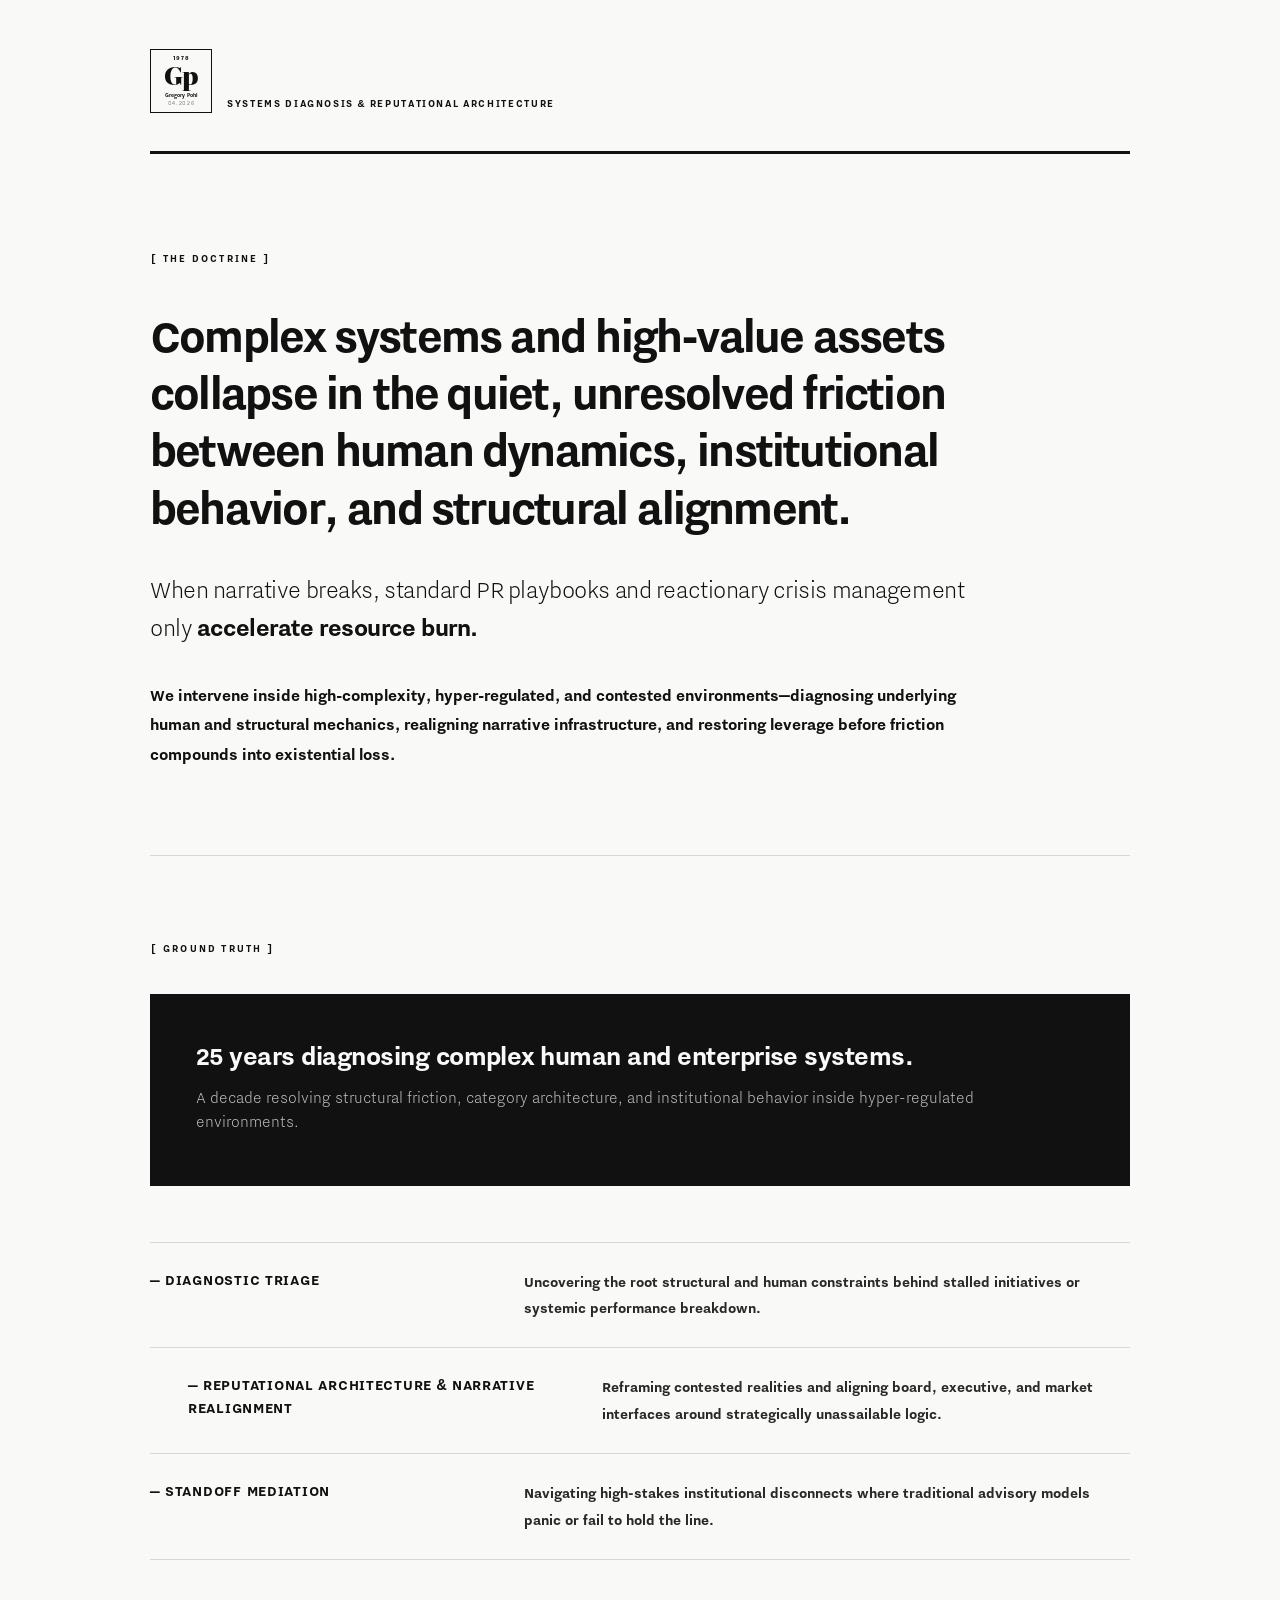
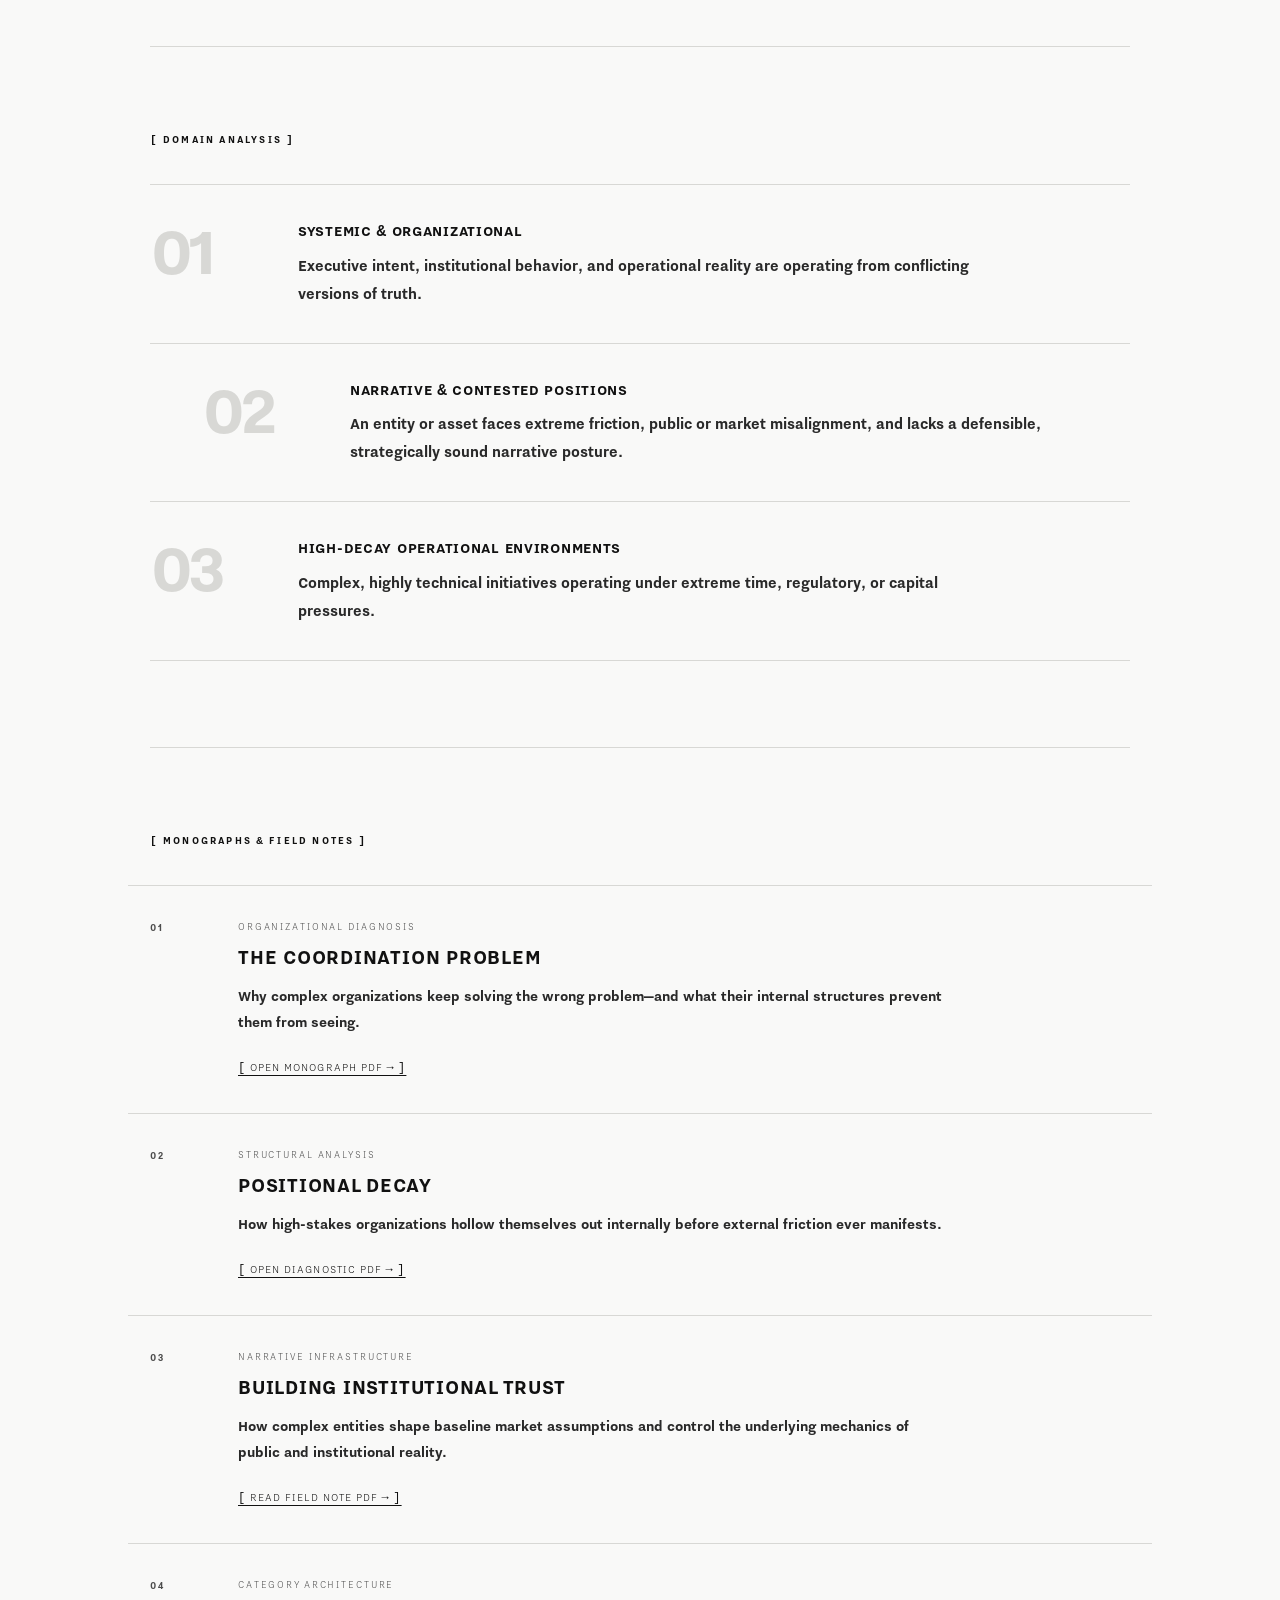
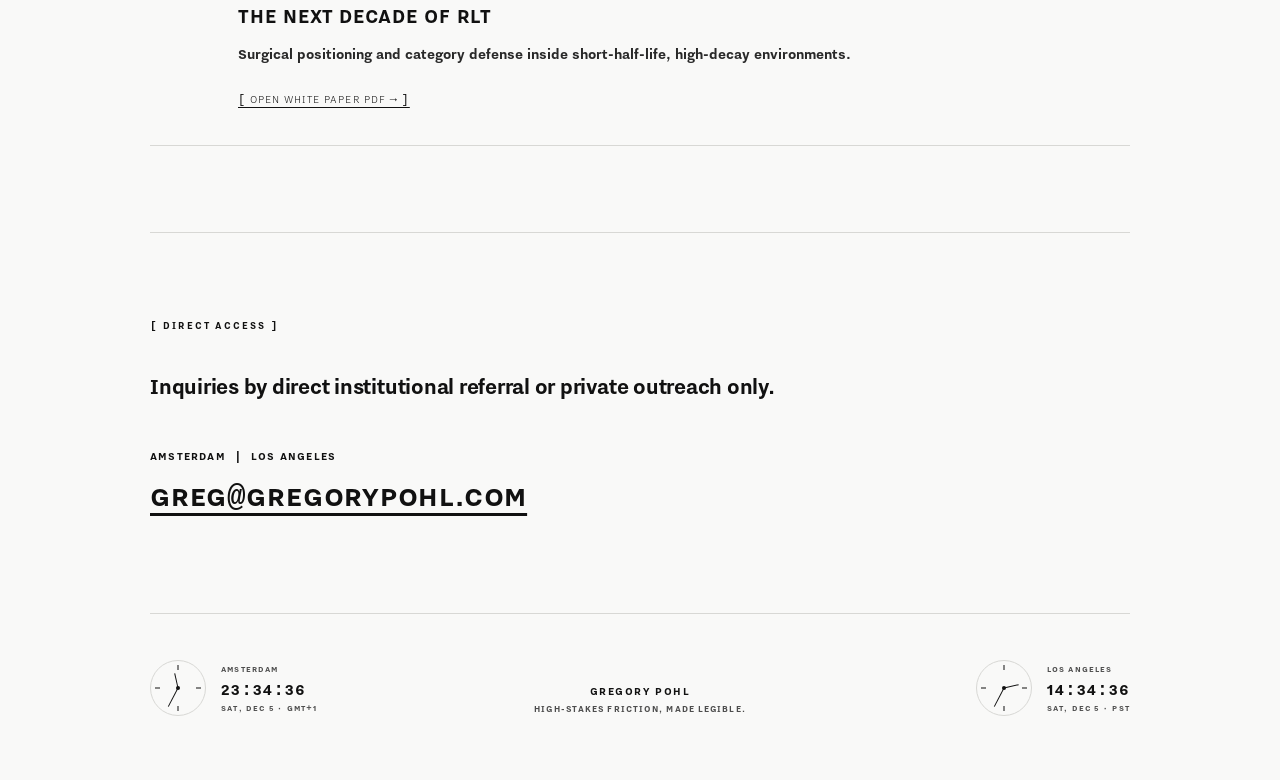
==== commit 7b6f8a89: "Update index.html" ====
--- a/index.html
+++ b/index.html
@@ -28,7 +28,7 @@
       <p class="section-label" id="doctrine-title">[ The Doctrine ]</p>
       <div class="doctrine-copy">
         <p class="doctrine-lead">Complex systems and high-value assets collapse in the quiet, unresolved friction between human dynamics, institutional behavior, and structural alignment.</p>
-        <p class="doctrine-thesis">When narrative breaks, standard PR playbooks and reactionary crisis management only <strong>accelerate resource burn. .</p>
+        <p class="doctrine-thesis">When narrative breaks, standard PR playbooks and reactionary crisis management only <strong>accelerate resource burn.</p>
         <p>We intervene inside high-complexity, hyper-regulated, and contested environments—diagnosing underlying human and structural mechanics, realigning narrative infrastructure, and restoring leverage before friction compounds into existential loss.</p>
       </div>
     </section>
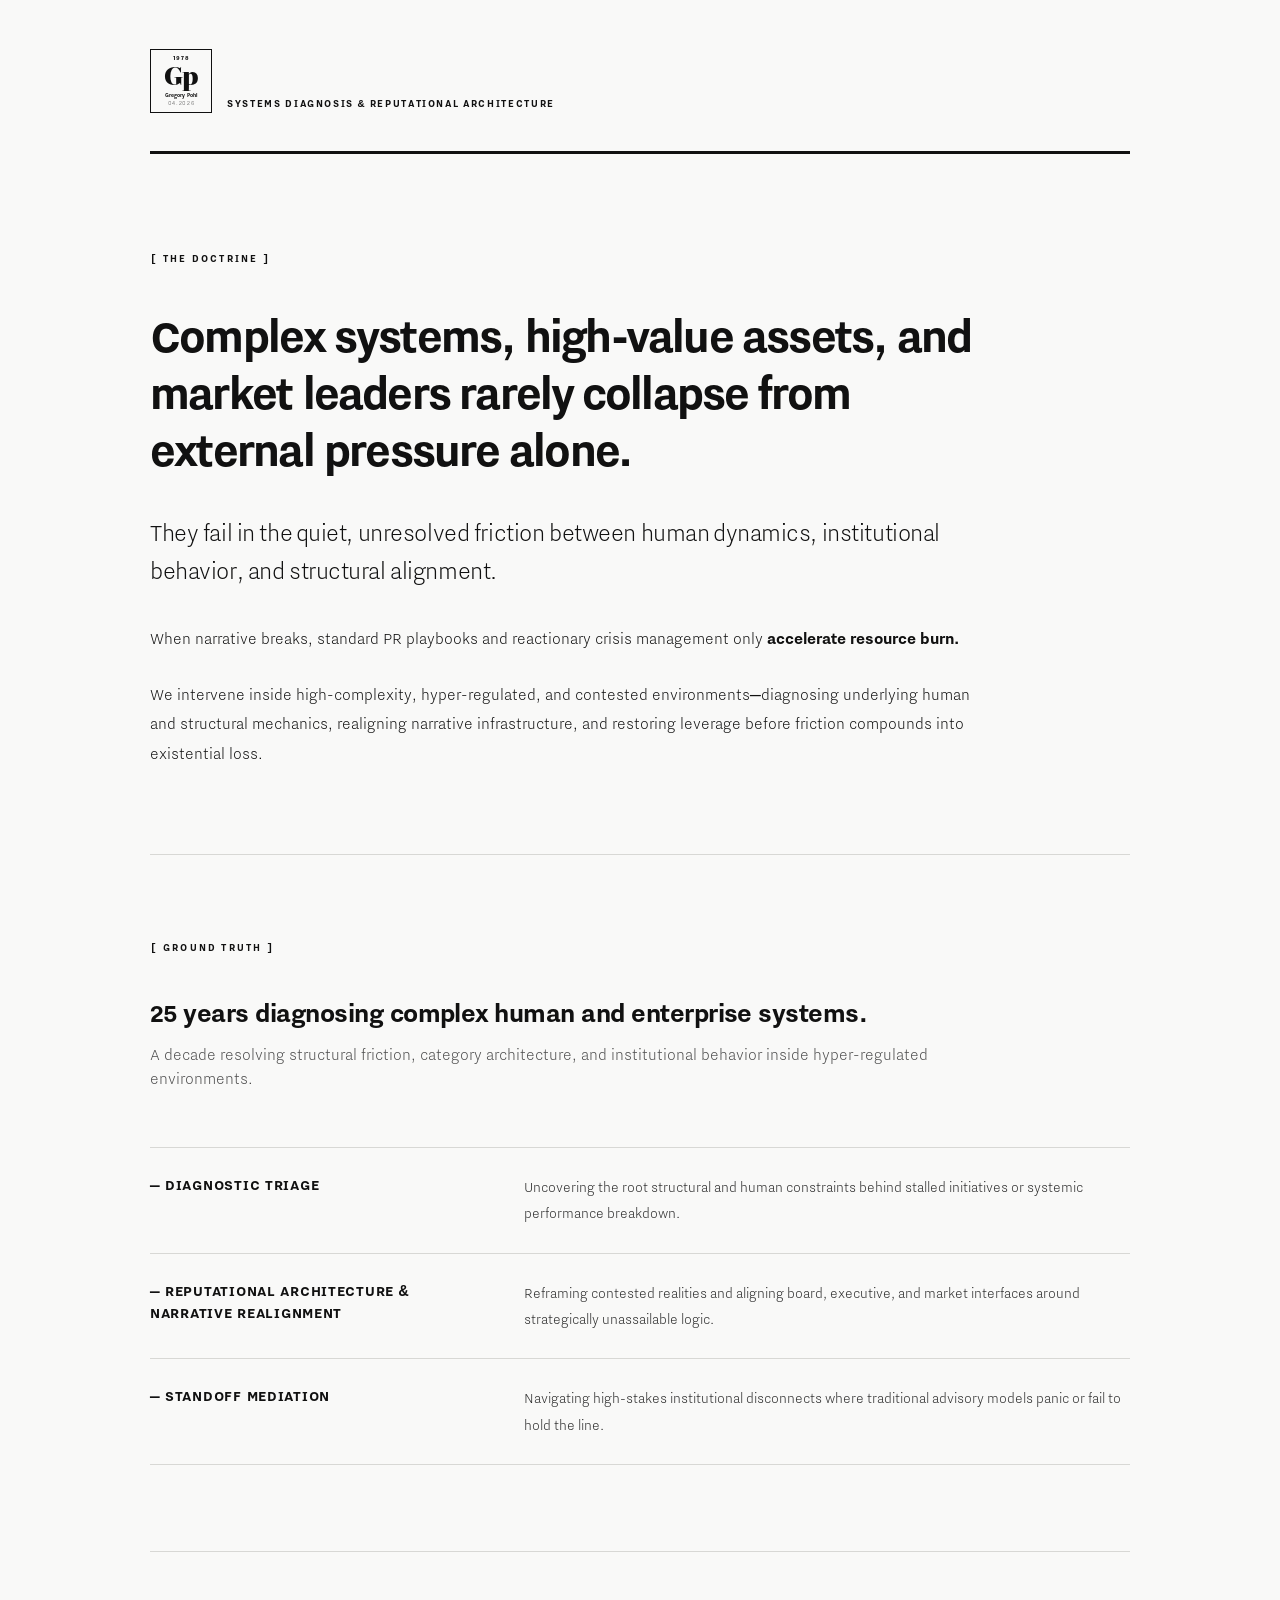
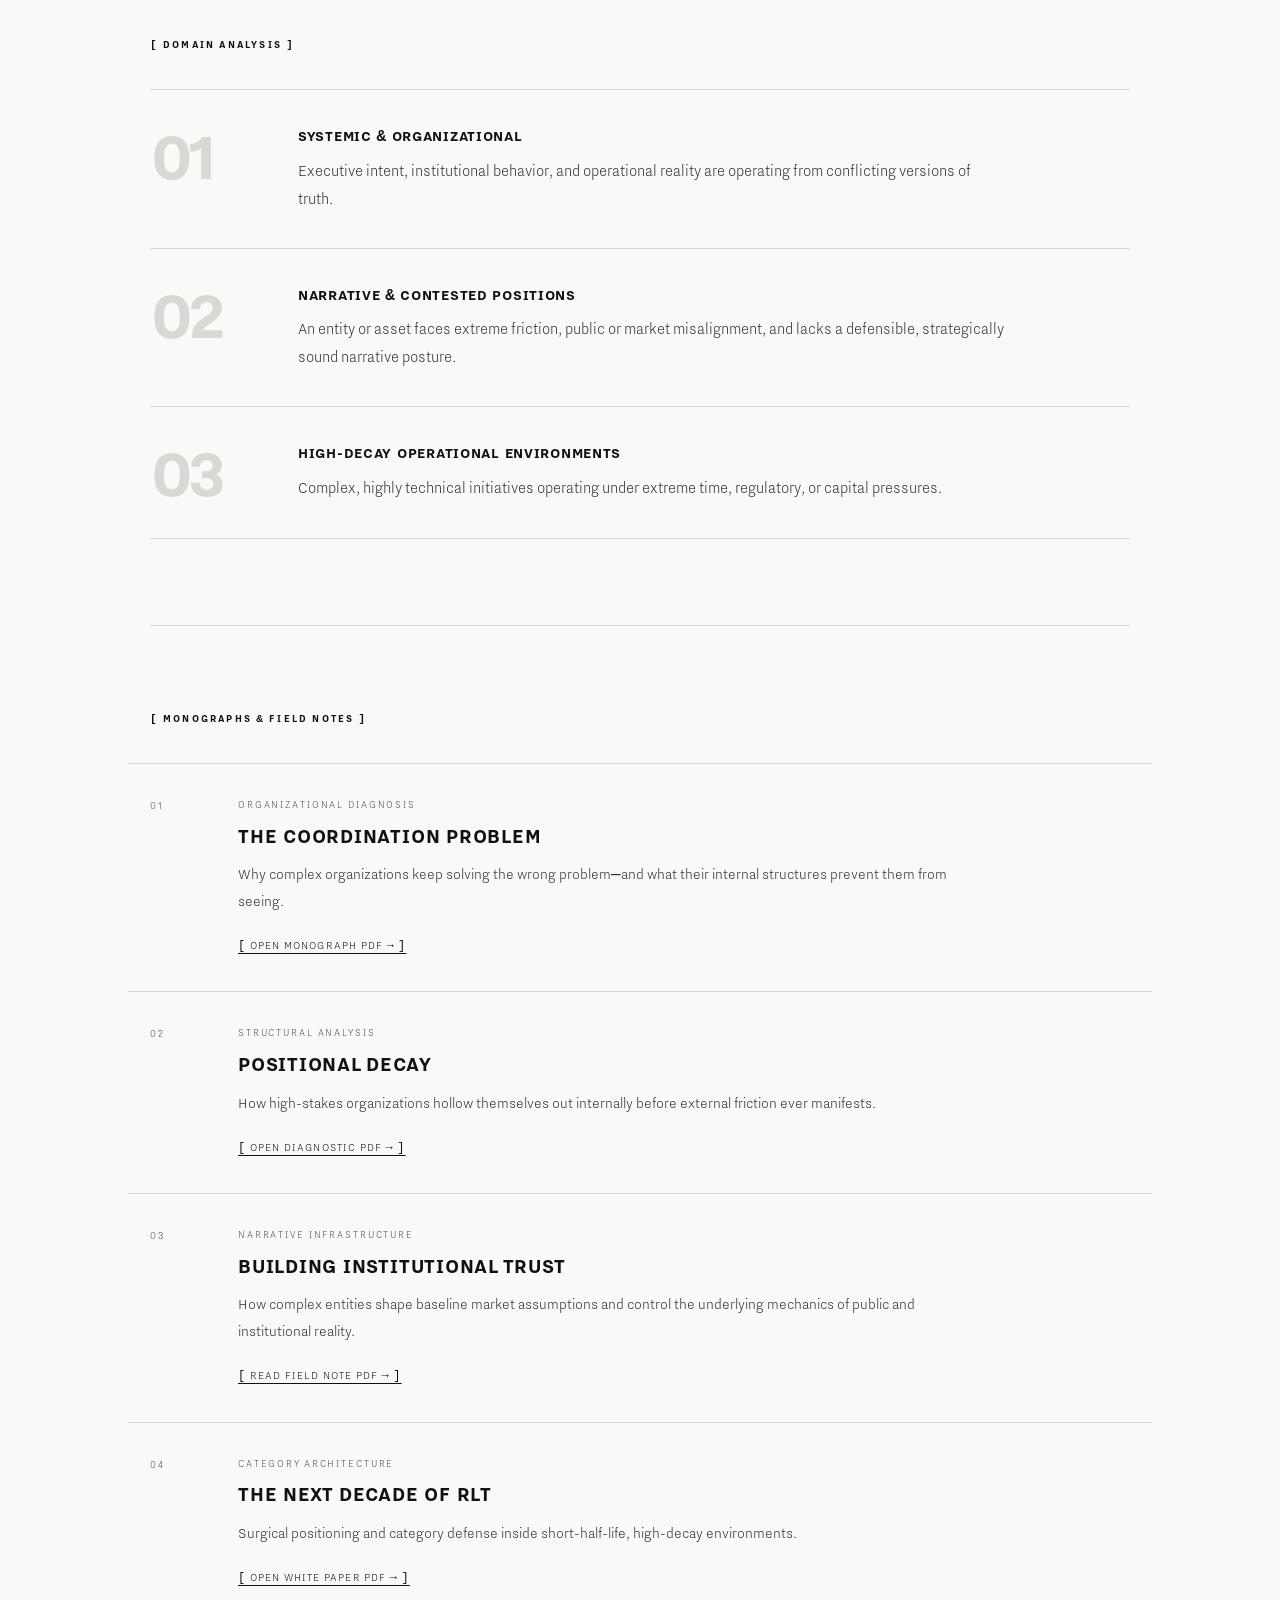
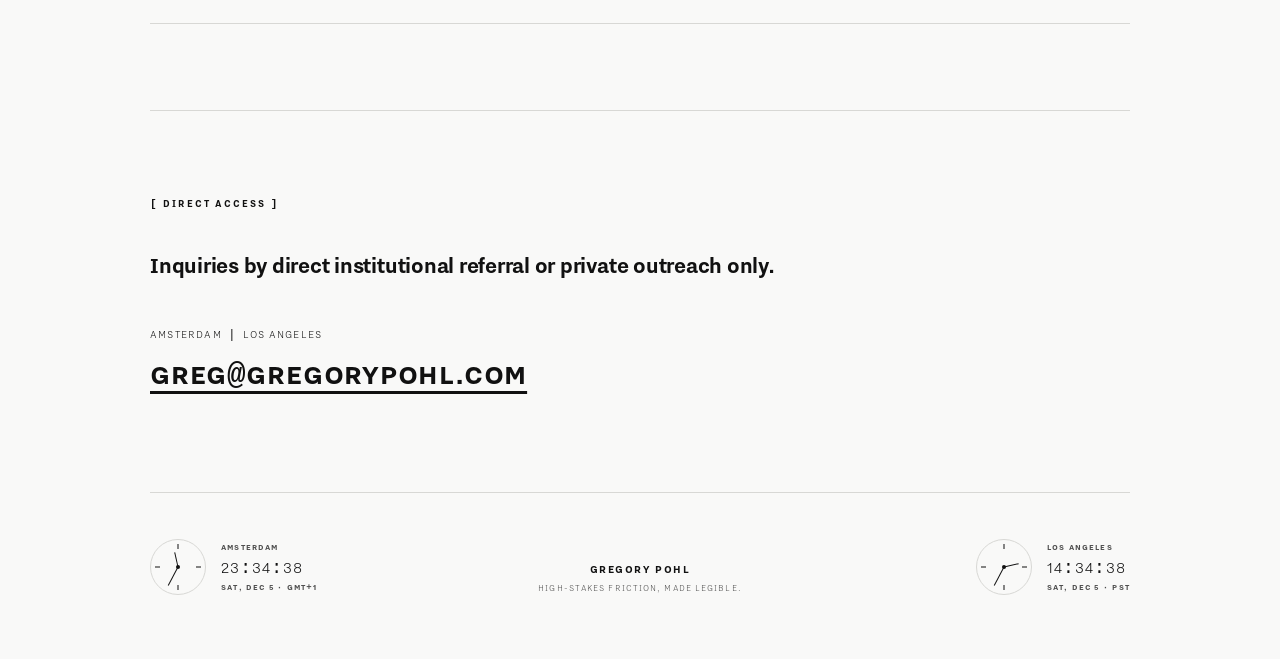
==== commit 760c24f9: "Add files via upload" ====
--- a/index.html
+++ b/index.html
@@ -12,7 +12,7 @@
   <a class="skip-link" href="#main">Skip to content</a>
 
   <header class="site-header shell">
-    <a class="identity" href="#top" aria-label="Gregory Pohl, home">
+    <div class="identity" aria-label="Gregory Pohl">
       <span class="element-mark" aria-hidden="true">
         <span class="element-year">1978</span>
         <strong class="element-symbol">Gp</strong>
@@ -20,15 +20,16 @@
         <span class="element-date">04.2026</span>
       </span>
       <span class="identity-discipline">Systems Diagnosis &amp; Reputational Architecture</span>
-    </a>
+    </div>
   </header>
 
   <main id="main">
     <section class="hero shell ruled" id="top" aria-labelledby="doctrine-title">
       <p class="section-label" id="doctrine-title">[ The Doctrine ]</p>
       <div class="doctrine-copy">
-        <p class="doctrine-lead">Complex systems and high-value assets collapse in the quiet, unresolved friction between human dynamics, institutional behavior, and structural alignment.</p>
-        <p class="doctrine-thesis">When narrative breaks, standard PR playbooks and reactionary crisis management only <strong>accelerate resource burn.</p>
+        <p class="doctrine-lead">Complex systems, high-value assets, and market leaders rarely collapse from external pressure alone.</p>
+        <p class="doctrine-thesis">They fail in the quiet, unresolved friction between human dynamics, institutional behavior, and structural alignment.</p>
+        <p>When narrative breaks, standard PR playbooks and reactionary crisis management only <strong>accelerate resource burn.</strong></p>
         <p>We intervene inside high-complexity, hyper-regulated, and contested environments—diagnosing underlying human and structural mechanics, realigning narrative infrastructure, and restoring leverage before friction compounds into existential loss.</p>
       </div>
     </section>
--- a/style.css
+++ b/style.css
@@ -27,18 +27,16 @@
 .doctrine-copy .doctrine-thesis{max-width:850px;margin-bottom:35px;font-size:27px;line-height:1.42;letter-spacing:-.016em}
 .doctrine-copy strong{font-weight:700}
 .doctrine-copy p:last-child{margin-bottom:0}
-.proof-statement{max-width:none;margin-top:39px;padding:42px 46px;background:var(--ink);color:var(--canvas)}
+.proof-statement{max-width:850px;margin-top:39px;padding:0}
 .proof-statement p{max-width:820px;margin:0 0 10px;font-size:29px;font-weight:700;line-height:1.35;letter-spacing:-.018em}
-.proof-statement p:last-child{color:var(--canvas);font-size:18px;font-weight:300;letter-spacing:0;opacity:.76}
+.proof-statement p:last-child{color:var(--muted);font-size:18px;font-weight:300;letter-spacing:0}
 .capability-list{margin-top:56px}
 .capability-list article{display:grid;grid-template-columns:330px 1fr;gap:44px;padding:26px 0;border-top:1px solid var(--rule)}
-.capability-list article:nth-child(2){grid-template-columns:370px 1fr;padding-left:38px}
 .capability-list article:last-child{border-bottom:1px solid var(--rule)}
 .capability-list h2,.domain-list h2,.publication h2{margin:0;font-size:16px;font-weight:700;line-height:1.4;letter-spacing:.045em;text-transform:uppercase}
 .capability-list p,.domain-list p{margin:0;color:#292929}
 .domain-list{margin-top:38px;border-bottom:1px solid var(--rule)}
 .domain-list article{display:grid;grid-template-columns:120px 1fr;gap:28px;align-items:start;padding:35px 0;border-top:1px solid var(--rule)}
-.domain-list article:nth-child(2){padding-left:52px}
 .index{color:var(--muted);font-size:11px;line-height:1.45;letter-spacing:.14em}
 .domain-list .index{color:var(--rule);font-size:76px;font-weight:700;line-height:.8;letter-spacing:-.06em}
 .domain-list p{max-width:710px;margin-top:9px;font-size:17px}
@@ -91,10 +89,9 @@
   .doctrine-copy .doctrine-thesis{font-size:22px}
   .proof-statement p{font-size:21px}
   .proof-statement p:last-child{font-size:16px}
-  .proof-statement{margin-inline:-24px;padding:34px 24px}
   .capability-list{margin-top:52px}
-  .capability-list article,.capability-list article:nth-child(2){grid-template-columns:1fr;gap:12px;padding:27px 0}
-  .domain-list article,.domain-list article:nth-child(2){grid-template-columns:58px 1fr;gap:14px;padding:29px 0}
+  .capability-list article{grid-template-columns:1fr;gap:12px;padding:27px 0}
+  .domain-list article{grid-template-columns:58px 1fr;gap:14px;padding:29px 0}
   .domain-list .index{font-size:46px}
   .publication{grid-template-columns:38px 1fr;gap:14px;margin-inline:-12px;padding:29px 12px}
   .publication h2{font-size:18px}
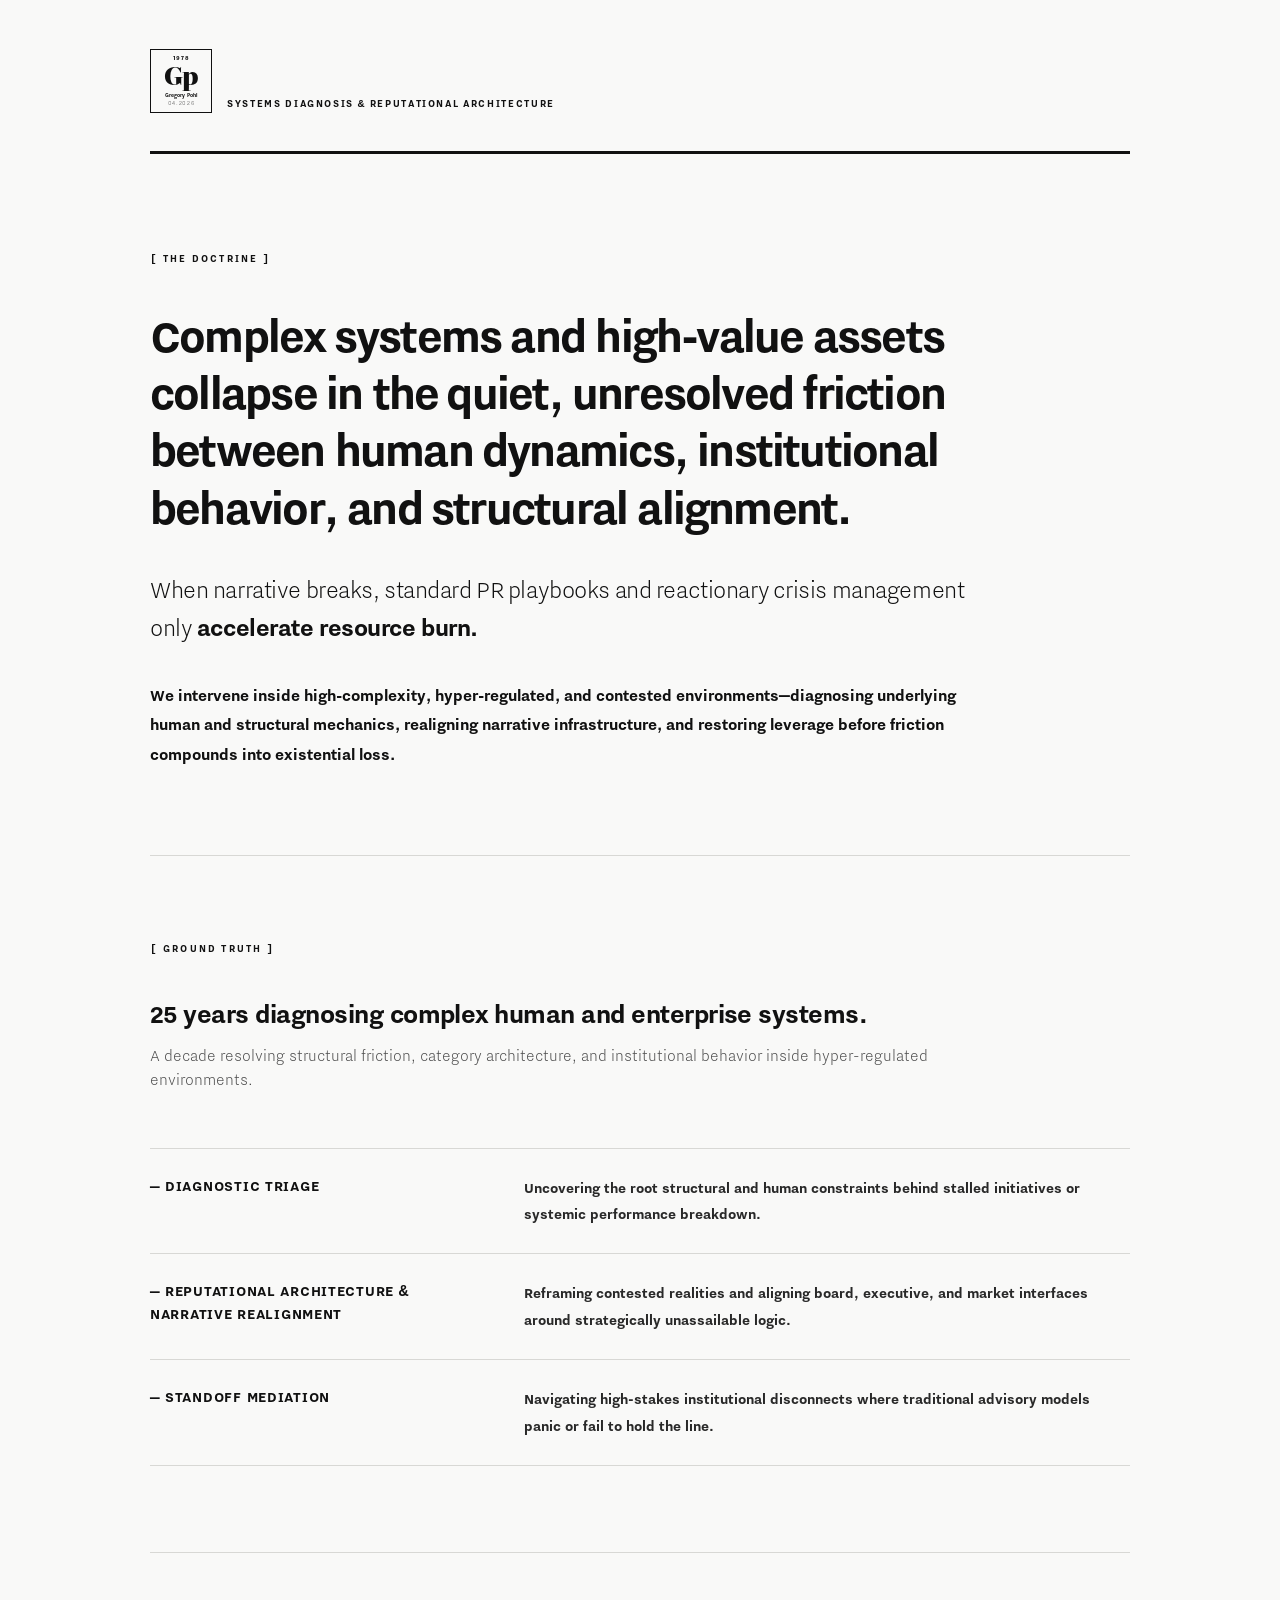
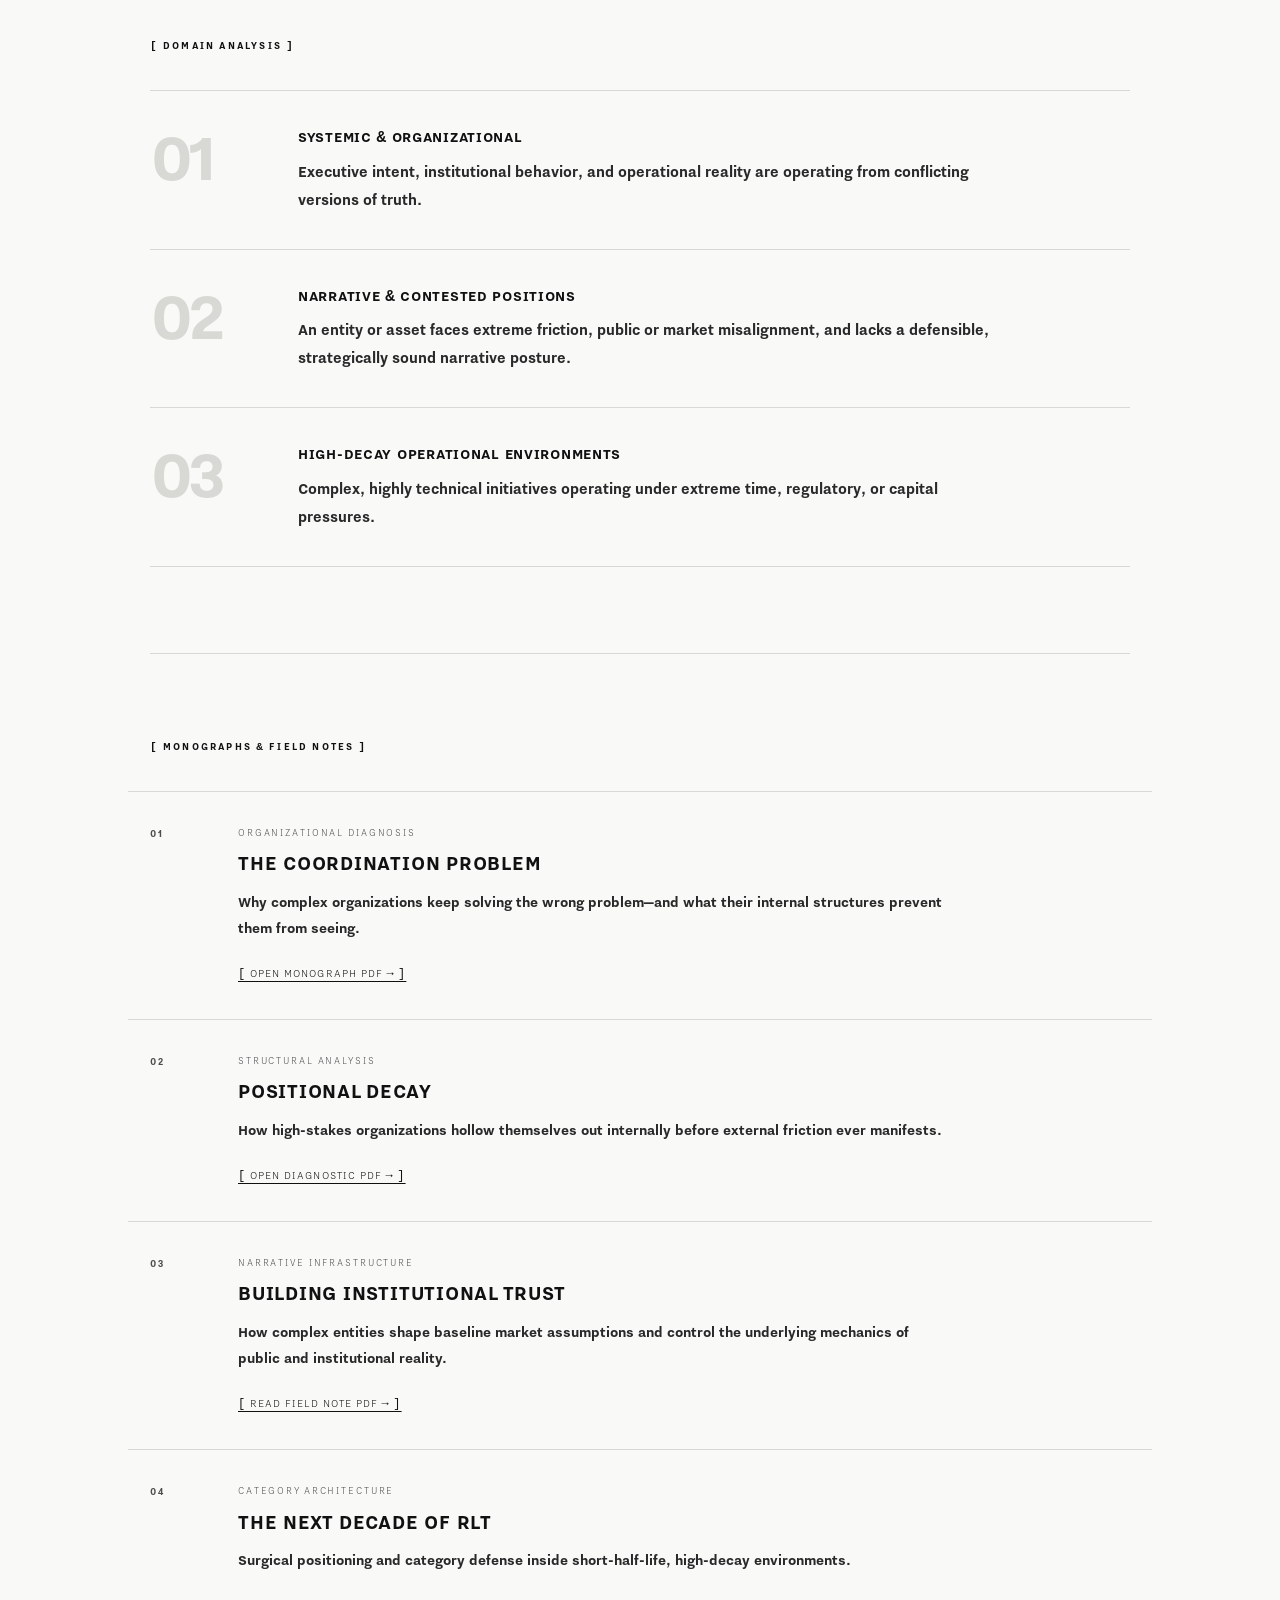
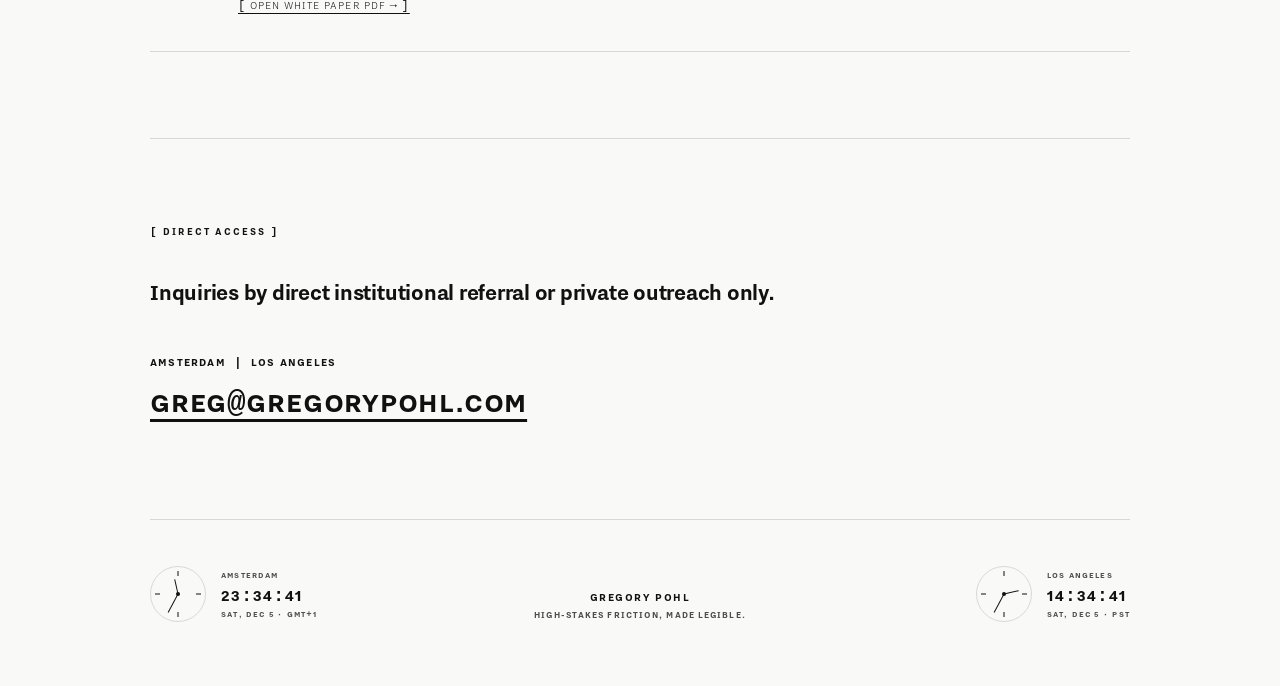
==== commit 08181470: "Update index.html" ====
--- a/index.html
+++ b/index.html
@@ -27,9 +27,8 @@
     <section class="hero shell ruled" id="top" aria-labelledby="doctrine-title">
       <p class="section-label" id="doctrine-title">[ The Doctrine ]</p>
       <div class="doctrine-copy">
-        <p class="doctrine-lead">Complex systems, high-value assets, and market leaders rarely collapse from external pressure alone.</p>
-        <p class="doctrine-thesis">They fail in the quiet, unresolved friction between human dynamics, institutional behavior, and structural alignment.</p>
-        <p>When narrative breaks, standard PR playbooks and reactionary crisis management only <strong>accelerate resource burn.</strong></p>
+        <p class="doctrine-lead">Complex systems and high-value assets collapse in the quiet, unresolved friction between human dynamics, institutional behavior, and structural alignment.</p>
+        <p class="doctrine-thesis">When narrative breaks, standard PR playbooks and reactionary crisis management only <strong>accelerate resource burn.</p>
         <p>We intervene inside high-complexity, hyper-regulated, and contested environments—diagnosing underlying human and structural mechanics, realigning narrative infrastructure, and restoring leverage before friction compounds into existential loss.</p>
       </div>
     </section>
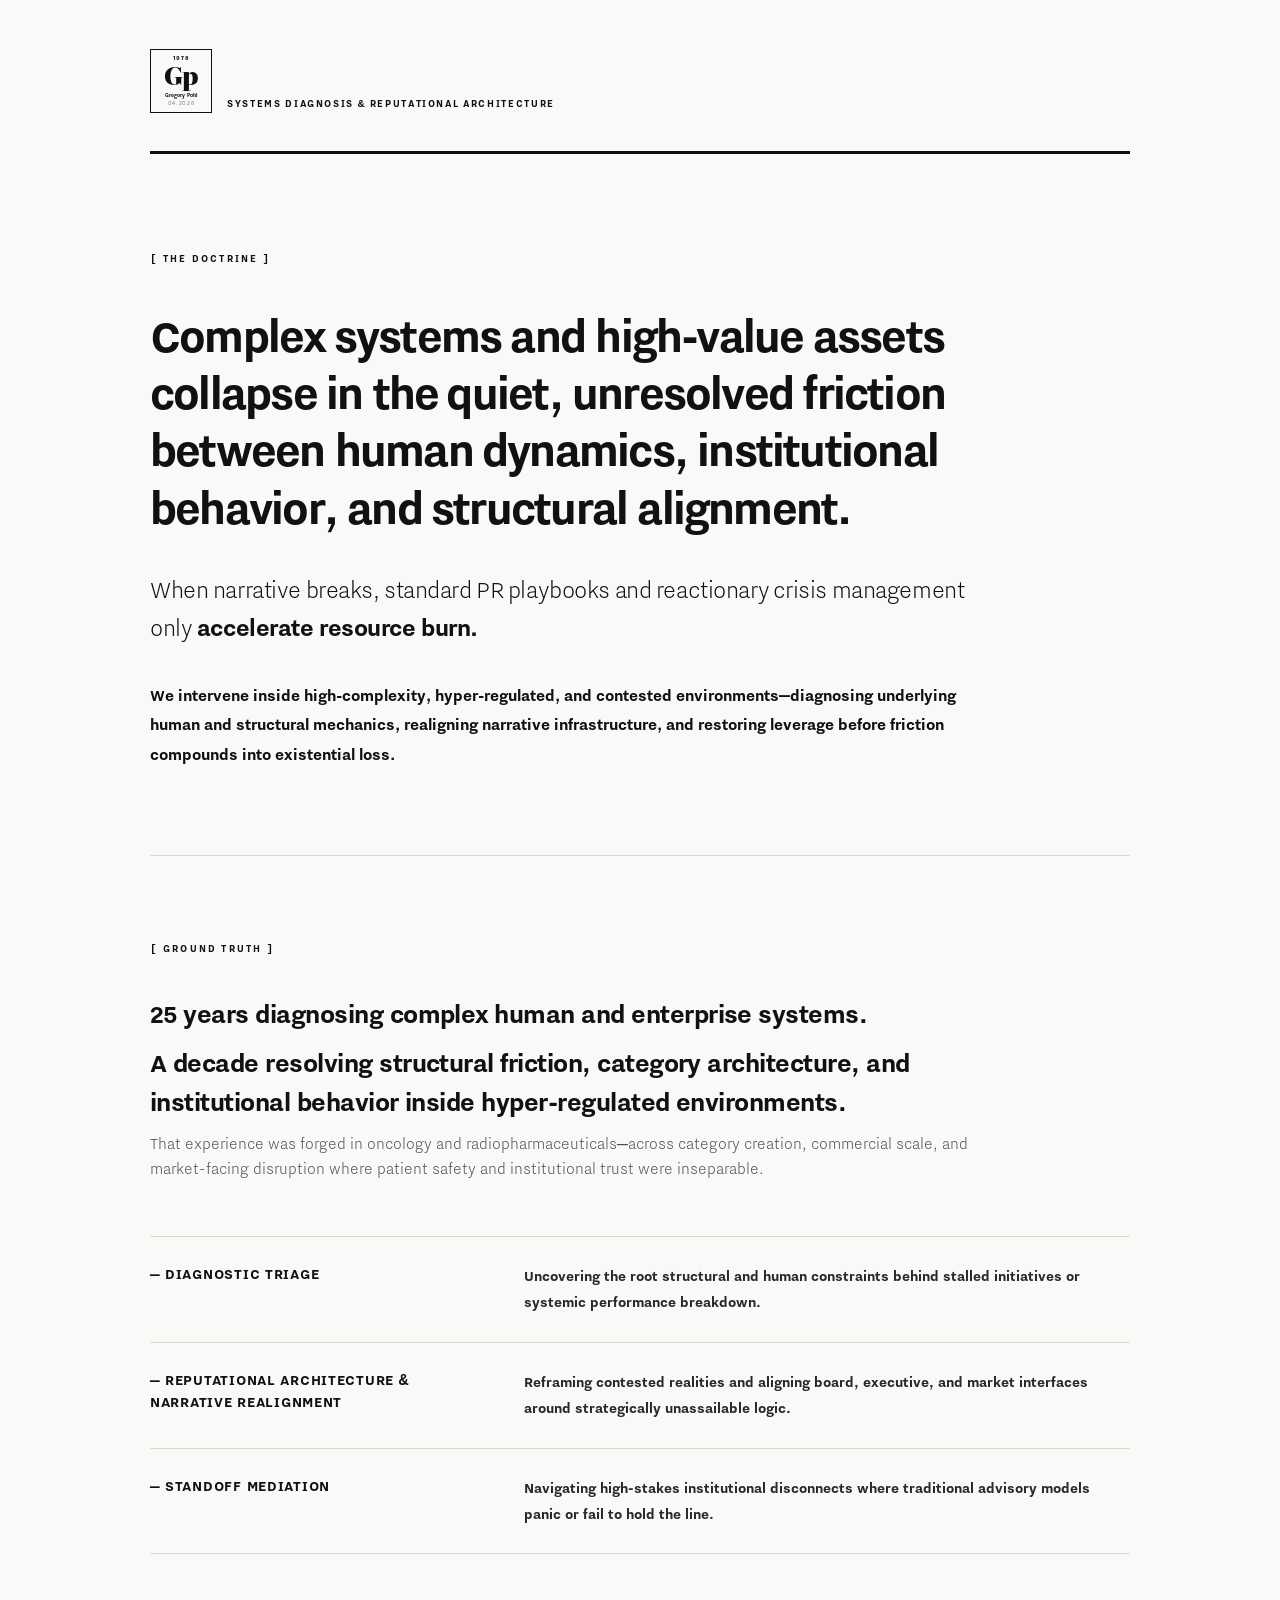
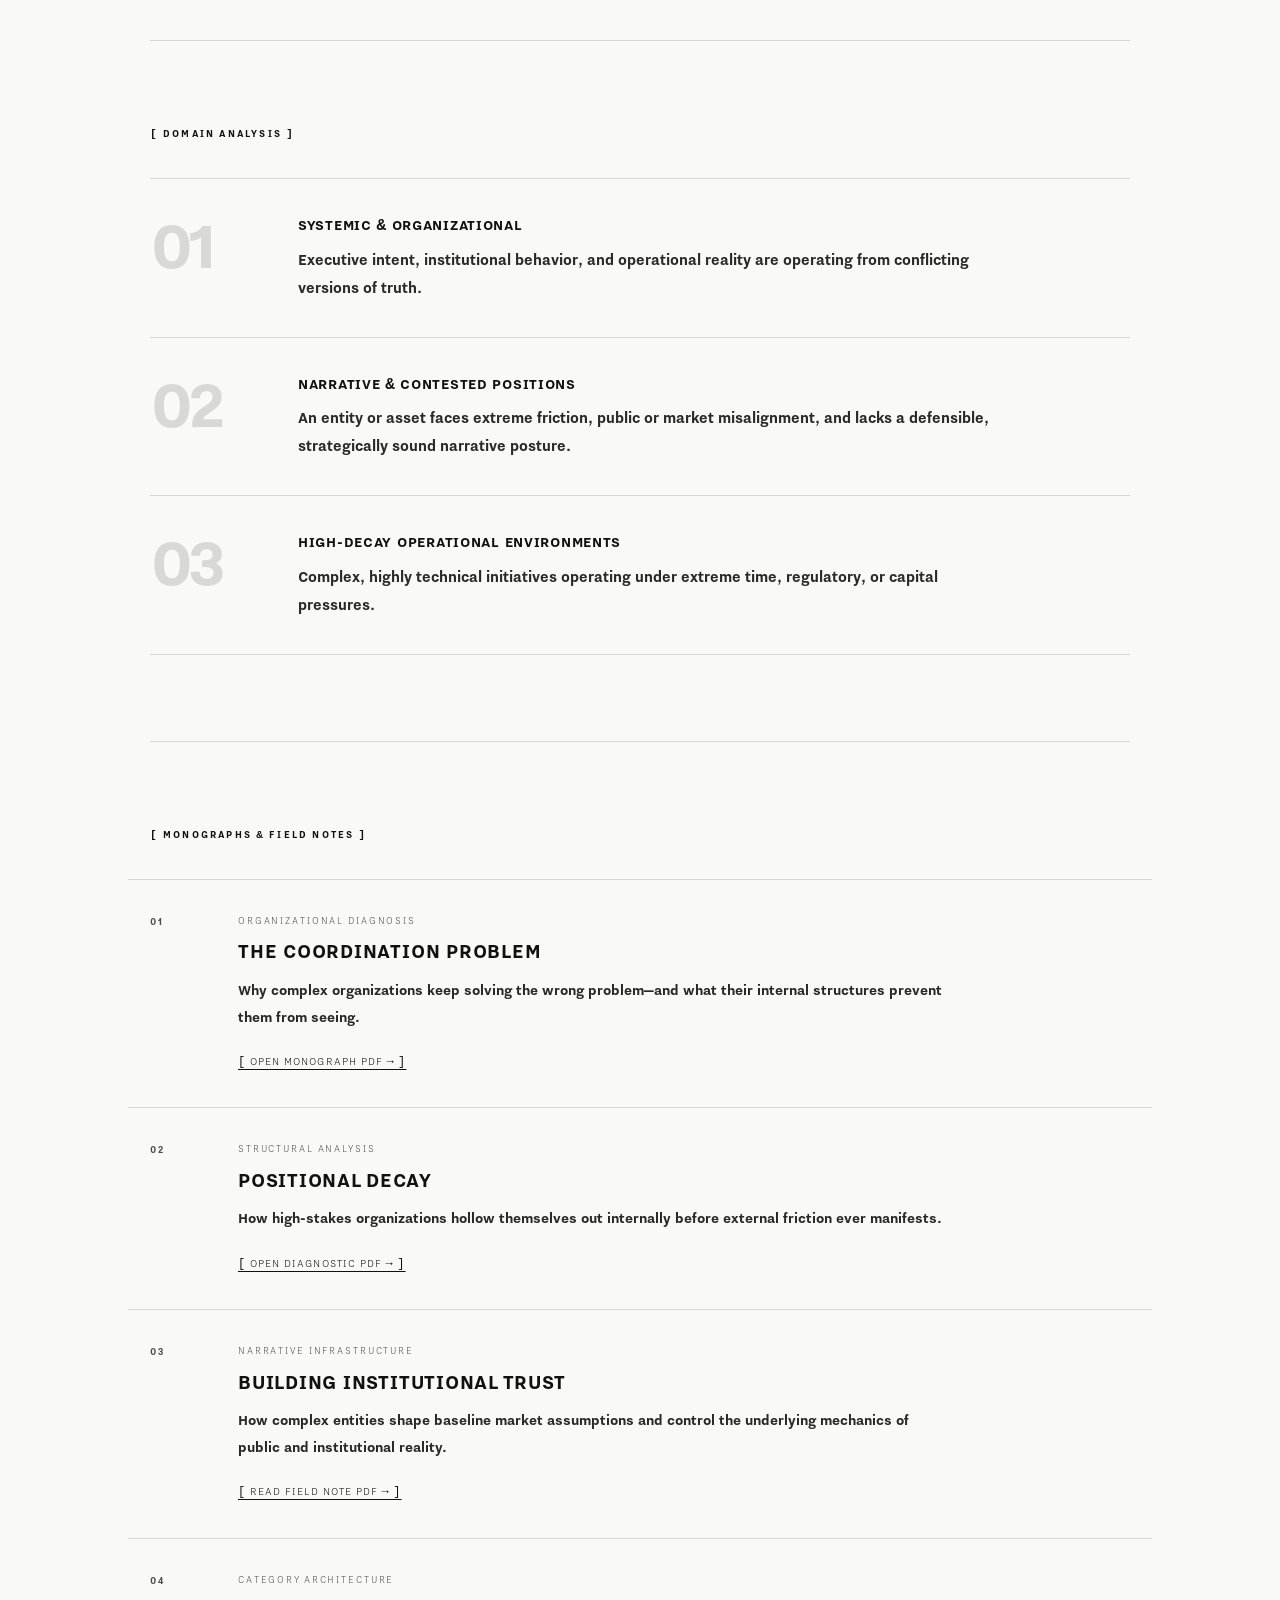
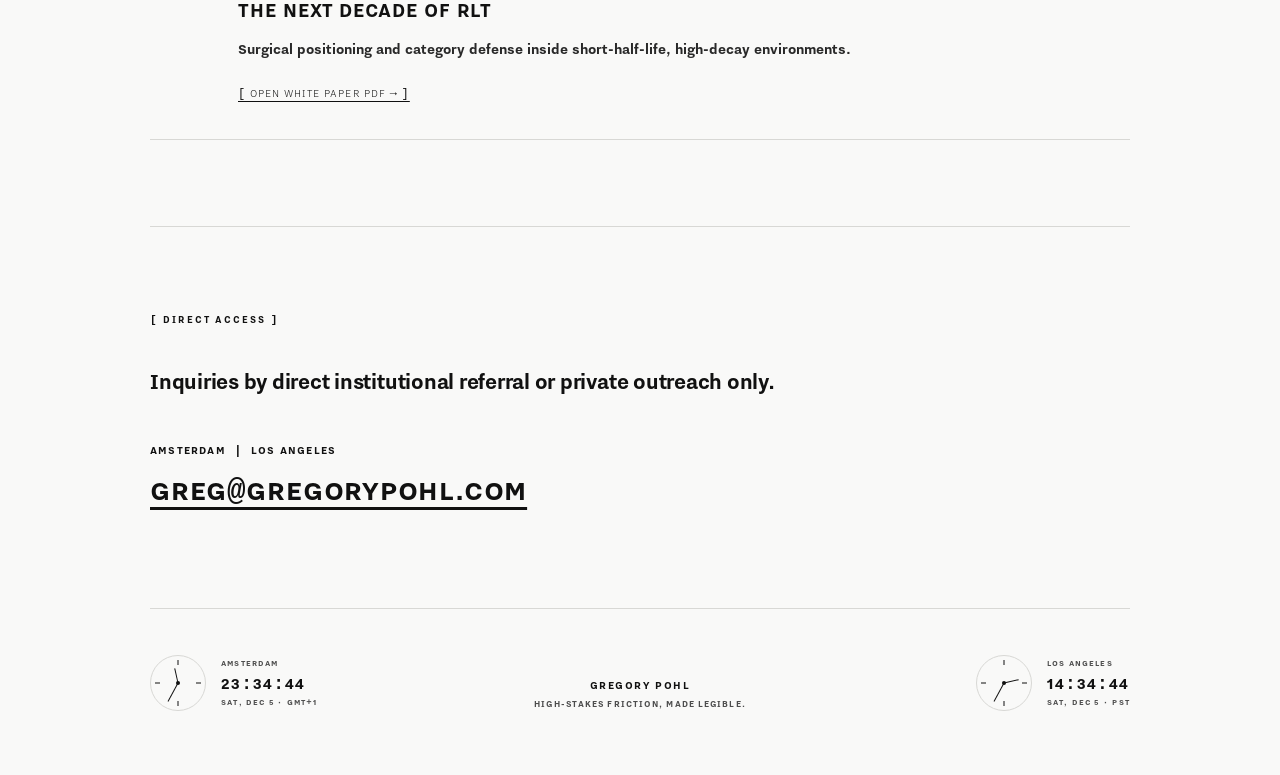
==== commit 210c2bdc: "Update index.html" ====
--- a/index.html
+++ b/index.html
@@ -35,10 +35,11 @@
 
     <section class="ground-truth shell ruled" aria-labelledby="ground-title">
       <p class="section-label" id="ground-title">[ Ground Truth ]</p>
-      <div class="proof-statement">
-        <p>25 years diagnosing complex human and enterprise systems.</p>
-        <p>A decade resolving structural friction, category architecture, and institutional behavior inside hyper-regulated environments.</p>
-      </div>
+     <div class="proof-statement">
+  <p>25 years diagnosing complex human and enterprise systems.</p>
+  <p>A decade resolving structural friction, category architecture, and institutional behavior inside hyper-regulated environments.</p>
+  <p>That experience was forged in oncology and radiopharmaceuticals—across category creation, commercial scale, and market-facing disruption where patient safety and institutional trust were inseparable.</p>
+</div>
 
       <div class="capability-list">
         <article>
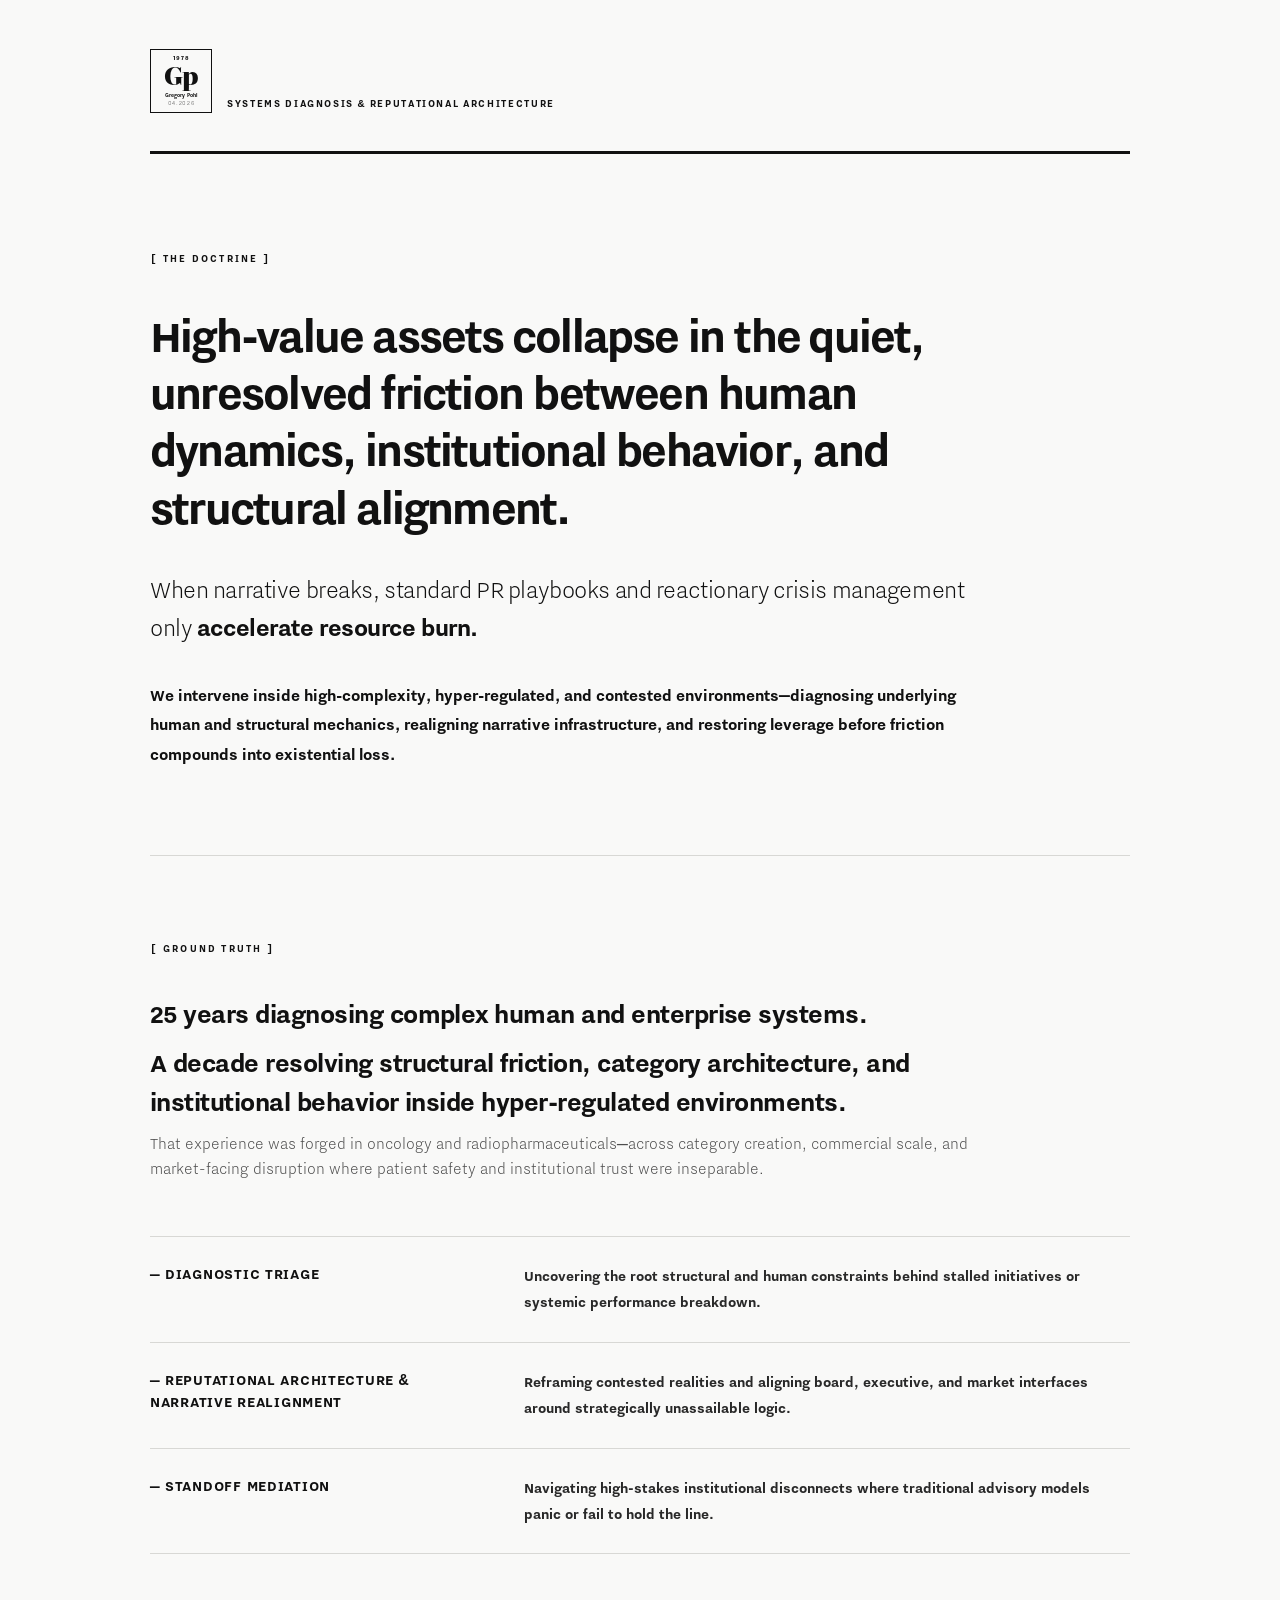
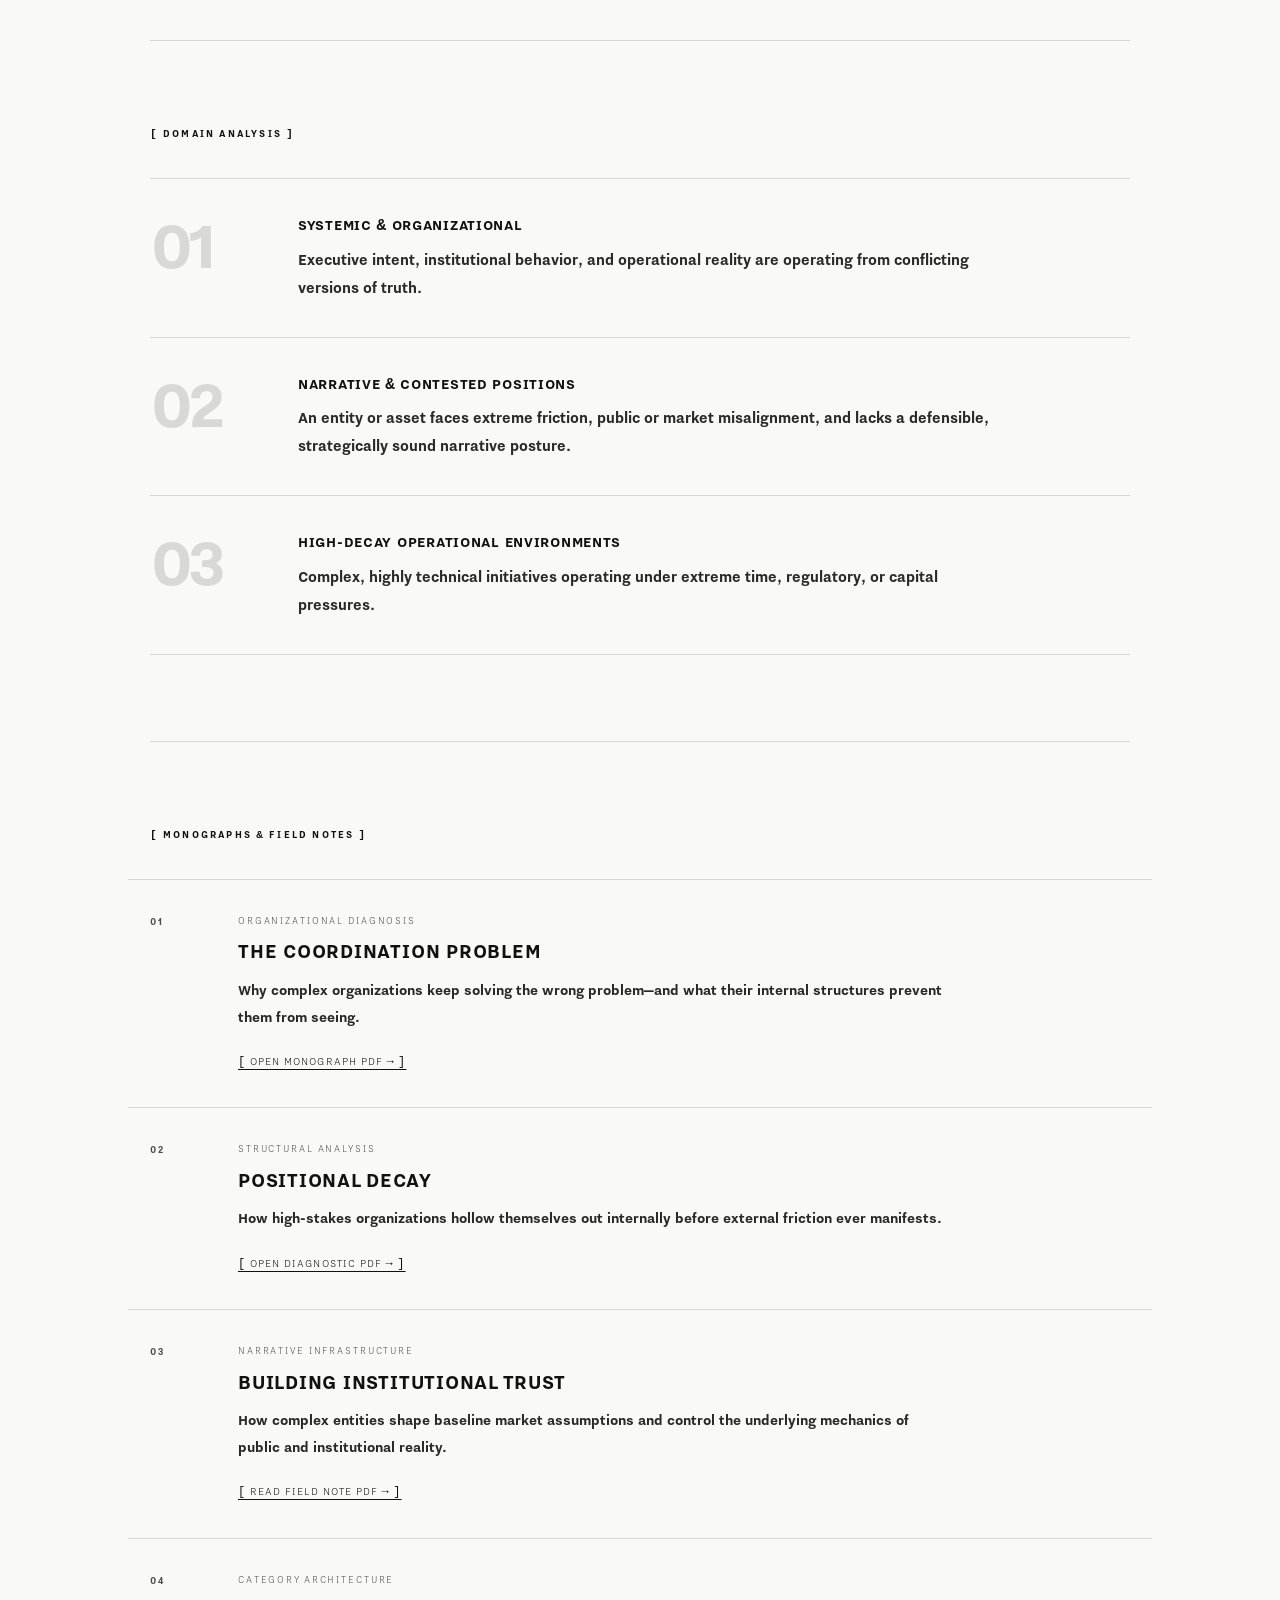
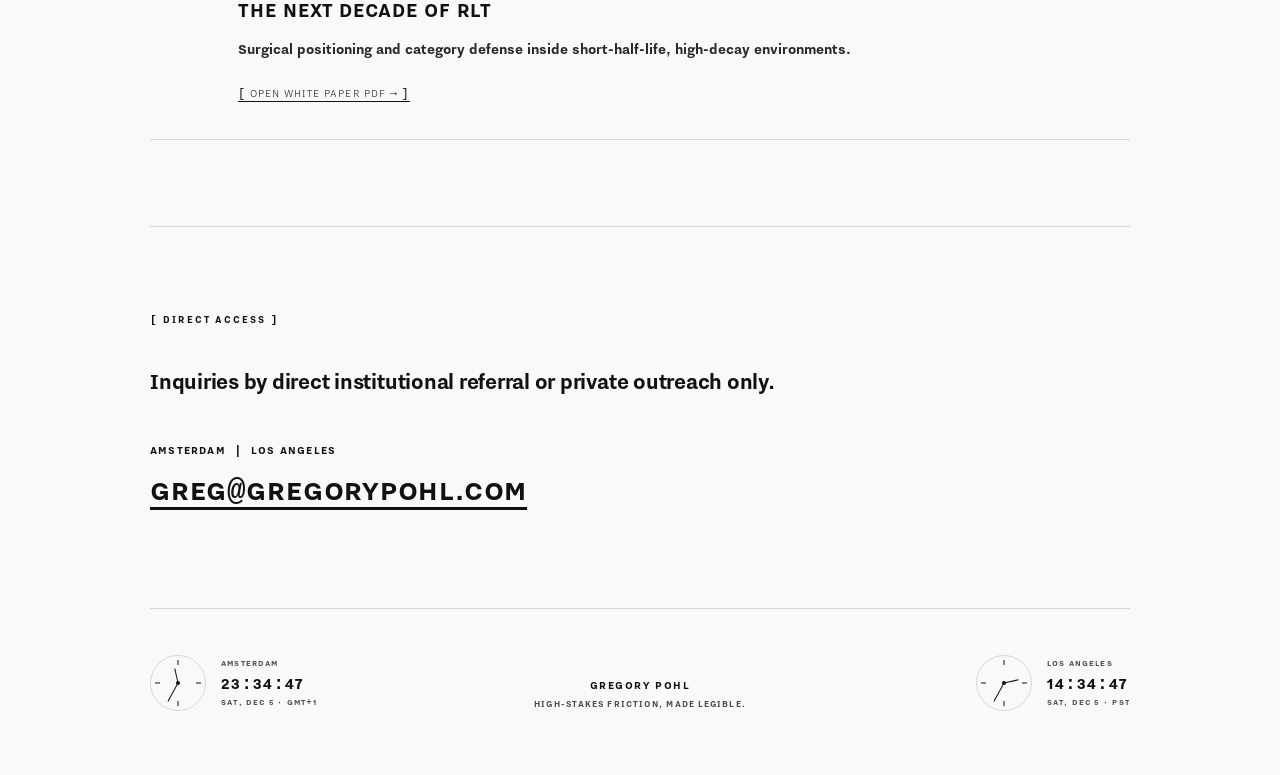
==== commit c169fa3c: "Update index.html eliminate complex systems" ====
--- a/index.html
+++ b/index.html
@@ -27,7 +27,7 @@
     <section class="hero shell ruled" id="top" aria-labelledby="doctrine-title">
       <p class="section-label" id="doctrine-title">[ The Doctrine ]</p>
       <div class="doctrine-copy">
-        <p class="doctrine-lead">Complex systems and high-value assets collapse in the quiet, unresolved friction between human dynamics, institutional behavior, and structural alignment.</p>
+        <p class="doctrine-lead">High-value assets collapse in the quiet, unresolved friction between human dynamics, institutional behavior, and structural alignment.</p>
         <p class="doctrine-thesis">When narrative breaks, standard PR playbooks and reactionary crisis management only <strong>accelerate resource burn.</p>
         <p>We intervene inside high-complexity, hyper-regulated, and contested environments—diagnosing underlying human and structural mechanics, realigning narrative infrastructure, and restoring leverage before friction compounds into existential loss.</p>
       </div>
